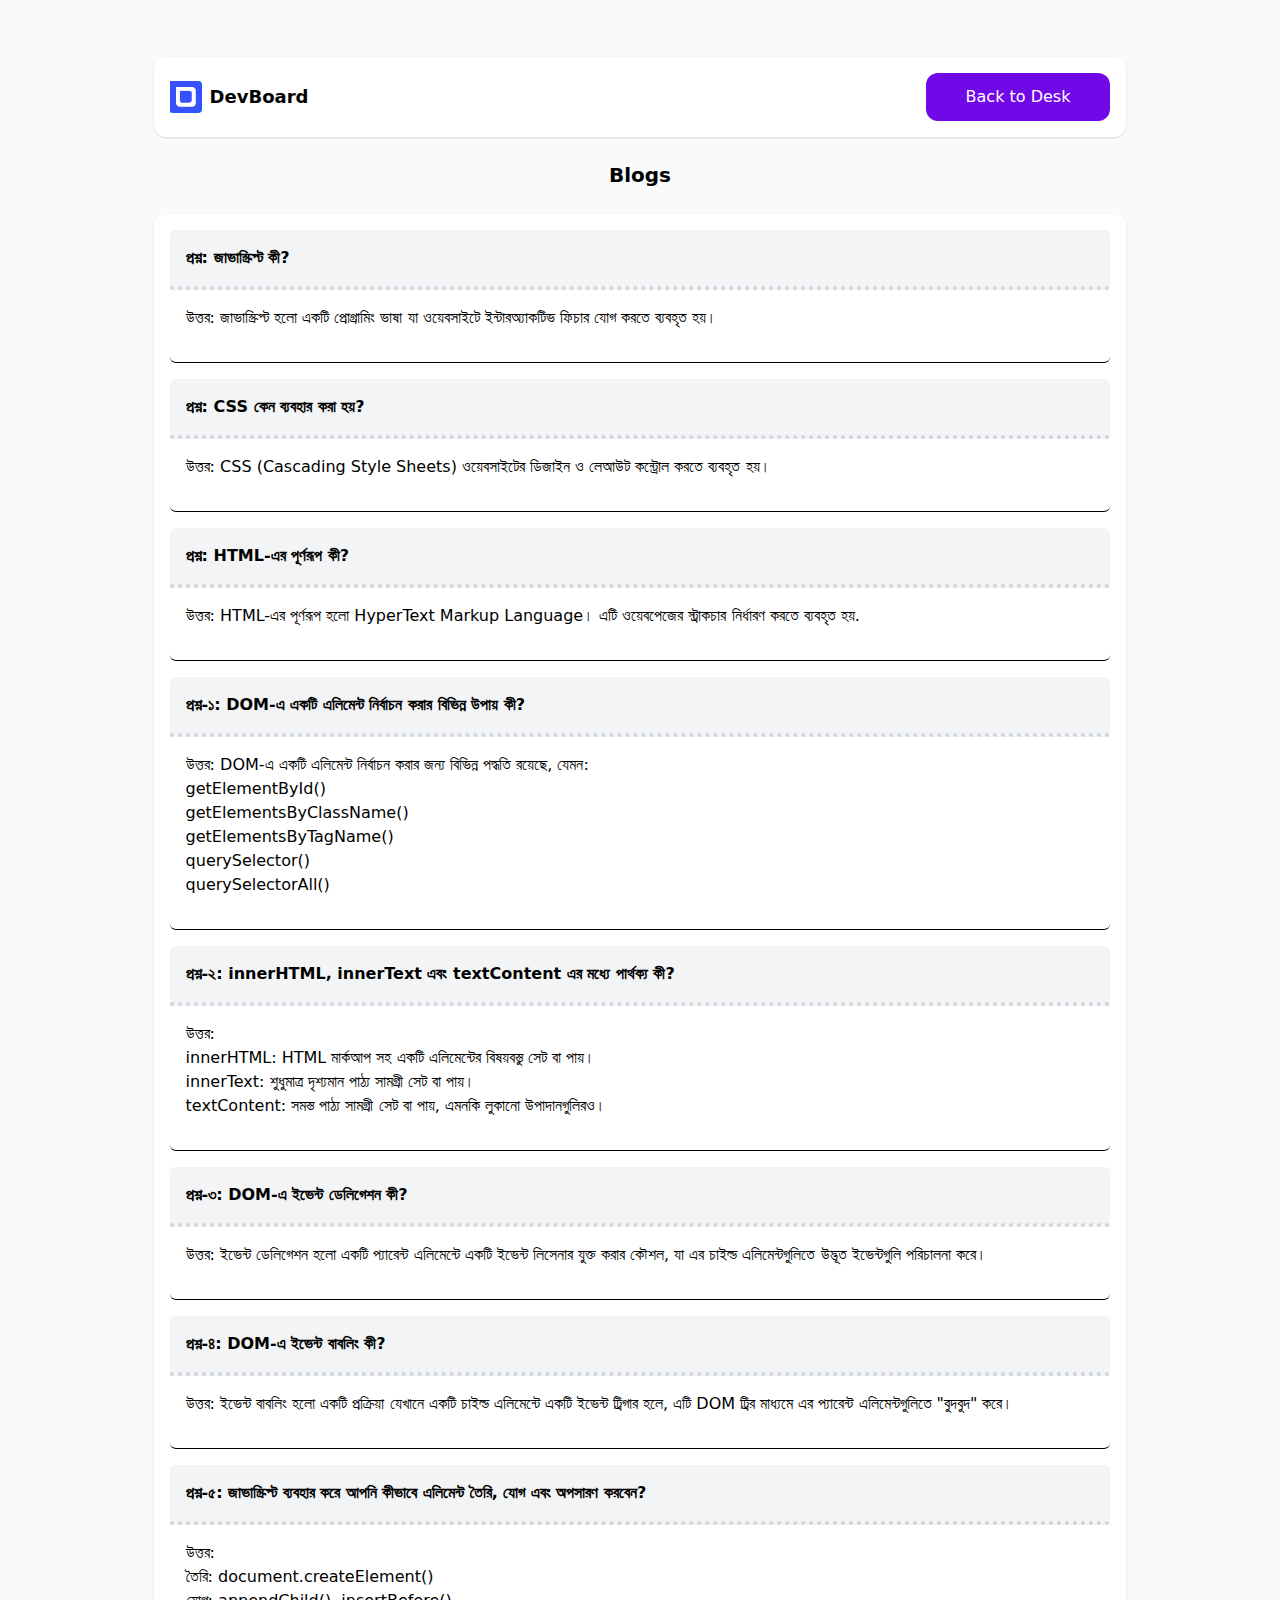
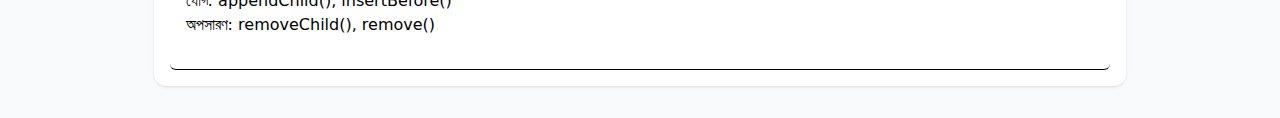
==== blog.html @ cb066224 "wrok done!" ====
<!DOCTYPE html>
<html lang="bn">

<head>
  <meta charset="UTF-8">
  <meta name="viewport" content="width=device-width, initial-scale=1.0">
  <title>Blogs</title>
  <link rel="stylesheet" href="./index-CQfYVEE1.css">
</head>

<body class="min-h-screen bg-gray-50 p-4 md:p-8">
  <div class="mx-auto max-w-[80%] space-y-6">
    <div class="rounded-xl bg-white p-4 shadow-sm">
      <div class="flex items-center justify-between">
        <div class="flex items-center gap-2">
          <div class="flex h-8 w-8 items-center justify-center rounded bg-blue-600 text-white">
            <img src="./photo/logo.png" alt="">
          </div>
          <span class="text-lg font-semibold">DevBoard</span>
        </div>
        <div class="flex items-center gap-4">
          <a href="./index.html" class="px-10 py-3 bg-violet-700 text-white rounded-xl">Back to Desk</a>
        </div>
      </div>
    </div>

    <h2 class="text-xl font-semibold mb-4 text-center">Blogs</h2>


    <div class="rounded-xl bg-white p-4 shadow-sm">
      <div class="space-y-4">
        <div class="rounded-md border-b pb-4">
          <div class="bg-gray-100 p-4 rounded-t-md border-b-4 border-dotted border-gray-300">
            <p class="font-semibold">প্রশ্ন: জাভাস্ক্রিপ্ট কী?</p>
          </div>
          <div class="p-4">
            <p>উত্তর: জাভাস্ক্রিপ্ট হলো একটি প্রোগ্রামিং ভাষা যা ওয়েবসাইটে ইন্টারঅ্যাকটিভ ফিচার যোগ করতে ব্যবহৃত হয়।
            </p>
          </div>
        </div>

        <div class="rounded-md border-b pb-4">
          <div class="bg-gray-100 p-4 rounded-t-md border-b-4 border-dotted border-gray-300">
            <p class="font-semibold">প্রশ্ন: CSS কেন ব্যবহার করা হয়?</p>
          </div>
          <div class="p-4">
            <p>উত্তর: CSS (Cascading Style Sheets) ওয়েবসাইটের ডিজাইন ও লেআউট কন্ট্রোল করতে ব্যবহৃত হয়।</p>
          </div>
        </div>

        <div class="rounded-md border-b pb-4">
          <div class="bg-gray-100 p-4 rounded-t-md border-b-4 border-dotted border-gray-300">
            <p class="font-semibold">প্রশ্ন: HTML-এর পূর্ণরূপ কী?</p>
          </div>
          <div class="p-4">
            <p>উত্তর: HTML-এর পূর্ণরূপ হলো HyperText Markup Language। এটি ওয়েবপেজের স্ট্রাকচার নির্ধারণ করতে ব্যবহৃত
              হয়.</p>
          </div>
        </div>

        <div class="rounded-md border-b pb-4">
          <div class="bg-gray-100 p-4 rounded-t-md border-b-4 border-dotted border-gray-300">
            <p class="font-semibold">প্রশ্ন-১: DOM-এ একটি এলিমেন্ট নির্বাচন করার বিভিন্ন উপায় কী?</p>
          </div>
          <div class="p-4">
            <p>উত্তর: DOM-এ একটি এলিমেন্ট নির্বাচন করার জন্য বিভিন্ন পদ্ধতি রয়েছে, যেমন:
            <ul>
              <li>getElementById()</li>
              <li>getElementsByClassName()</li>
              <li>getElementsByTagName()</li>
              <li>querySelector()</li>
              <li>querySelectorAll()</li>
            </ul>
            </p>
          </div>
        </div>

        <div class="rounded-md border-b pb-4">
          <div class="bg-gray-100 p-4 rounded-t-md border-b-4 border-dotted border-gray-300">
            <p class="font-semibold">প্রশ্ন-২: innerHTML, innerText এবং textContent এর মধ্যে পার্থক্য কী?</p>
          </div>
          <div class="p-4">
            <p>উত্তর:
            <ul>
              <li>innerHTML: HTML মার্কআপ সহ একটি এলিমেন্টের বিষয়বস্তু সেট বা পায়।</li>
              <li>innerText: শুধুমাত্র দৃশ্যমান পাঠ্য সামগ্রী সেট বা পায়।</li>
              <li>textContent: সমস্ত পাঠ্য সামগ্রী সেট বা পায়, এমনকি লুকানো উপাদানগুলিরও।</li>
            </ul>
            </p>
          </div>
        </div>

        <div class="rounded-md border-b pb-4">
          <div class="bg-gray-100 p-4 rounded-t-md border-b-4 border-dotted border-gray-300">
            <p class="font-semibold">প্রশ্ন-৩: DOM-এ ইভেন্ট ডেলিগেশন কী?</p>
          </div>
          <div class="p-4">
            <p>উত্তর: ইভেন্ট ডেলিগেশন হলো একটি প্যারেন্ট এলিমেন্টে একটি ইভেন্ট লিসেনার যুক্ত করার কৌশল, যা এর চাইল্ড
              এলিমেন্টগুলিতে উদ্ভূত ইভেন্টগুলি পরিচালনা করে।</p>
          </div>
        </div>

        <div class="rounded-md border-b pb-4">
          <div class="bg-gray-100 p-4 rounded-t-md border-b-4 border-dotted border-gray-300">
            <p class="font-semibold">প্রশ্ন-৪: DOM-এ ইভেন্ট বাবলিং কী?</p>
          </div>
          <div class="p-4">
            <p>উত্তর: ইভেন্ট বাবলিং হলো একটি প্রক্রিয়া যেখানে একটি চাইল্ড এলিমেন্টে একটি ইভেন্ট ট্রিগার হলে, এটি DOM
              ট্রির মাধ্যমে এর প্যারেন্ট এলিমেন্টগুলিতে "বুদবুদ" করে।</p>
          </div>
        </div>

        <div class="rounded-md border-b pb-4">
          <div class="bg-gray-100 p-4 rounded-t-md border-b-4 border-dotted border-gray-300">
            <p class="font-semibold">প্রশ্ন-৫: জাভাস্ক্রিপ্ট ব্যবহার করে আপনি কীভাবে এলিমেন্ট তৈরি, যোগ এবং অপসারণ
              করবেন?</p>
          </div>
          <div class="p-4">
            <p>উত্তর:
            <ul>
              <li>তৈরি: document.createElement()</li>
              <li>যোগ: appendChild(), insertBefore()</li>
              <li>অপসারণ: removeChild(), remove()</li>
            </ul>
            </p>
          </div>
        </div>
      </div>
    </div>
  </div>
</body>

</html>
---- index-CQfYVEE1.css ----
/*! tailwindcss v4.0.9 | MIT License | https://tailwindcss.com */@layer theme{:root,:host{--font-sans:ui-sans-serif,system-ui,sans-serif,"Apple Color Emoji","Segoe UI Emoji","Segoe UI Symbol","Noto Color Emoji";--font-mono:ui-monospace,SFMono-Regular,Menlo,Monaco,Consolas,"Liberation Mono","Courier New",monospace;--color-red-500:oklch(.637 .237 25.331);--color-yellow-400:oklch(.852 .199 91.936);--color-blue-100:oklch(.932 .032 255.585);--color-blue-400:oklch(.707 .165 254.624);--color-blue-500:oklch(.623 .214 259.815);--color-blue-600:oklch(.546 .245 262.881);--color-indigo-700:oklch(.457 .24 277.023);--color-violet-700:oklch(.491 .27 292.581);--color-purple-500:oklch(.627 .265 303.9);--color-pink-500:oklch(.656 .241 354.308);--color-gray-50:oklch(.985 .002 247.839);--color-gray-100:oklch(.967 .003 264.542);--color-gray-300:oklch(.872 .01 258.338);--color-gray-400:oklch(.707 .022 261.325);--color-gray-500:oklch(.551 .027 264.364);--color-gray-600:oklch(.446 .03 256.802);--color-gray-700:oklch(.373 .034 259.733);--color-gray-800:oklch(.278 .033 256.848);--color-black:#000;--color-white:#fff;--spacing:.25rem;--text-xs:.75rem;--text-xs--line-height:calc(1/.75);--text-sm:.875rem;--text-sm--line-height:calc(1.25/.875);--text-lg:1.125rem;--text-lg--line-height:calc(1.75/1.125);--text-xl:1.25rem;--text-xl--line-height:calc(1.75/1.25);--font-weight-medium:500;--font-weight-semibold:600;--font-weight-bold:700;--radius-md:.375rem;--radius-lg:.5rem;--radius-xl:.75rem;--ease-in:cubic-bezier(.4,0,1,1);--ease-out:cubic-bezier(0,0,.2,1);--ease-in-out:cubic-bezier(.4,0,.2,1);--animate-spin:spin 1s linear infinite;--default-transition-duration:.15s;--default-transition-timing-function:cubic-bezier(.4,0,.2,1);--default-font-family:var(--font-sans);--default-font-feature-settings:var(--font-sans--font-feature-settings);--default-font-variation-settings:var(--font-sans--font-variation-settings);--default-mono-font-family:var(--font-mono);--default-mono-font-feature-settings:var(--font-mono--font-feature-settings);--default-mono-font-variation-settings:var(--font-mono--font-variation-settings)}}@layer base{*,:after,:before,::backdrop{box-sizing:border-box;border:0 solid;margin:0;padding:0}::file-selector-button{box-sizing:border-box;border:0 solid;margin:0;padding:0}html,:host{-webkit-text-size-adjust:100%;-moz-tab-size:4;tab-size:4;line-height:1.5;font-family:var(--default-font-family,ui-sans-serif,system-ui,sans-serif,"Apple Color Emoji","Segoe UI Emoji","Segoe UI Symbol","Noto Color Emoji");font-feature-settings:var(--default-font-feature-settings,normal);font-variation-settings:var(--default-font-variation-settings,normal);-webkit-tap-highlight-color:transparent}body{line-height:inherit}hr{height:0;color:inherit;border-top-width:1px}abbr:where([title]){-webkit-text-decoration:underline dotted;text-decoration:underline dotted}h1,h2,h3,h4,h5,h6{font-size:inherit;font-weight:inherit}a{color:inherit;-webkit-text-decoration:inherit;text-decoration:inherit}b,strong{font-weight:bolder}code,kbd,samp,pre{font-family:var(--default-mono-font-family,ui-monospace,SFMono-Regular,Menlo,Monaco,Consolas,"Liberation Mono","Courier New",monospace);font-feature-settings:var(--default-mono-font-feature-settings,normal);font-variation-settings:var(--default-mono-font-variation-settings,normal);font-size:1em}small{font-size:80%}sub,sup{vertical-align:baseline;font-size:75%;line-height:0;position:relative}sub{bottom:-.25em}sup{top:-.5em}table{text-indent:0;border-color:inherit;border-collapse:collapse}:-moz-focusring{outline:auto}progress{vertical-align:baseline}summary{display:list-item}ol,ul,menu{list-style:none}img,svg,video,canvas,audio,iframe,embed,object{vertical-align:middle;display:block}img,video{max-width:100%;height:auto}button,input,select,optgroup,textarea{font:inherit;font-feature-settings:inherit;font-variation-settings:inherit;letter-spacing:inherit;color:inherit;opacity:1;background-color:#0000;border-radius:0}::file-selector-button{font:inherit;font-feature-settings:inherit;font-variation-settings:inherit;letter-spacing:inherit;color:inherit;opacity:1;background-color:#0000;border-radius:0}:where(select:is([multiple],[size])) optgroup{font-weight:bolder}:where(select:is([multiple],[size])) optgroup option{padding-inline-start:20px}::file-selector-button{margin-inline-end:4px}::placeholder{opacity:1;color:color-mix(in oklab,currentColor 50%,transparent)}textarea{resize:vertical}::-webkit-search-decoration{-webkit-appearance:none}::-webkit-date-and-time-value{min-height:1lh;text-align:inherit}::-webkit-datetime-edit{display:inline-flex}::-webkit-datetime-edit-fields-wrapper{padding:0}::-webkit-datetime-edit{padding-block:0}::-webkit-datetime-edit-year-field{padding-block:0}::-webkit-datetime-edit-month-field{padding-block:0}::-webkit-datetime-edit-day-field{padding-block:0}::-webkit-datetime-edit-hour-field{padding-block:0}::-webkit-datetime-edit-minute-field{padding-block:0}::-webkit-datetime-edit-second-field{padding-block:0}::-webkit-datetime-edit-millisecond-field{padding-block:0}::-webkit-datetime-edit-meridiem-field{padding-block:0}:-moz-ui-invalid{box-shadow:none}button,input:where([type=button],[type=reset],[type=submit]){-webkit-appearance:button;-moz-appearance:button;appearance:button}::file-selector-button{-webkit-appearance:button;-moz-appearance:button;appearance:button}::-webkit-inner-spin-button{height:auto}::-webkit-outer-spin-button{height:auto}[hidden]:where(:not([hidden=until-found])){display:none!important}}@layer components;@layer utilities{.\@container,.\@container-\[inline-size\]{container-type:inline-size}.pointer-events-auto{pointer-events:auto}.pointer-events-none{pointer-events:none}.collapse{visibility:collapse}.invisible{visibility:hidden}.visible{visibility:visible}.sr-only{clip:rect(0,0,0,0);white-space:nowrap;border-width:0;width:1px;height:1px;margin:-1px;padding:0;position:absolute;overflow:hidden}.not-sr-only{clip:auto;white-space:normal;width:auto;height:auto;margin:0;padding:0;position:static;overflow:visible}.\!relative{position:relative!important}.absolute{position:absolute}.fixed{position:fixed}.relative{position:relative}.static{position:static}.sticky{position:sticky}.end-1{inset-inline-end:calc(var(--spacing)*1)}.end-2{inset-inline-end:calc(var(--spacing)*2)}.-top-1{top:calc(var(--spacing)*-1)}.-right-1{right:calc(var(--spacing)*-1)}.isolate{isolation:isolate}.isolation-auto{isolation:auto}.z-auto{z-index:auto}.order-first{order:-9999}.order-last{order:9999}.order-none{order:0}.col-auto{grid-column:auto}.col-span-full{grid-column:1/-1}.col-start-auto{grid-column-start:auto}.col-end-auto{grid-column-end:auto}.row-auto{grid-row:auto}.row-span-full{grid-row:1/-1}.row-start-auto{grid-row-start:auto}.row-end-auto{grid-row-end:auto}.float-end{float:inline-end}.float-left{float:left}.float-none{float:none}.float-right{float:right}.float-start{float:inline-start}.clear-both{clear:both}.clear-end{clear:inline-end}.clear-left{clear:left}.clear-none{clear:none}.clear-right{clear:right}.clear-start{clear:inline-start}.container{width:100%}@media (width>=40rem){.container{max-width:40rem}}@media (width>=48rem){.container{max-width:48rem}}@media (width>=64rem){.container{max-width:64rem}}@media (width>=80rem){.container{max-width:80rem}}@media (width>=96rem){.container{max-width:96rem}}.container\!{width:100%!important}@media (width>=40rem){.container\!{max-width:40rem!important}}@media (width>=48rem){.container\!{max-width:48rem!important}}@media (width>=64rem){.container\!{max-width:64rem!important}}@media (width>=80rem){.container\!{max-width:80rem!important}}@media (width>=96rem){.container\!{max-width:96rem!important}}.mx-auto{margin-inline:auto}.mt-6{margin-top:calc(var(--spacing)*6)}.mb-2{margin-bottom:calc(var(--spacing)*2)}.mb-3{margin-bottom:calc(var(--spacing)*3)}.mb-4{margin-bottom:calc(var(--spacing)*4)}.mb-6{margin-bottom:calc(var(--spacing)*6)}.box-border{box-sizing:border-box}.box-content{box-sizing:content-box}.line-clamp-none{-webkit-line-clamp:unset;-webkit-box-orient:horizontal;display:block;overflow:visible}.block{display:block}.contents{display:contents}.flex{display:flex}.flow-root{display:flow-root}.grid{display:grid}.hidden{display:none}.inline{display:inline}.inline-block{display:inline-block}.inline-flex{display:inline-flex}.inline-grid{display:inline-grid}.inline-table{display:inline-table}.list-item{display:list-item}.table{display:table}.table-caption{display:table-caption}.table-cell{display:table-cell}.table-column{display:table-column}.table-column-group{display:table-column-group}.table-footer-group{display:table-footer-group}.table-header-group{display:table-header-group}.table-row{display:table-row}.table-row-group{display:table-row-group}.field-sizing-content{field-sizing:content}.field-sizing-fixed{field-sizing:fixed}.aspect-auto{aspect-ratio:auto}.aspect-square{aspect-ratio:1}.h-3{height:calc(var(--spacing)*3)}.h-5{height:calc(var(--spacing)*5)}.h-8{height:calc(var(--spacing)*8)}.h-10{height:calc(var(--spacing)*10)}.h-12{height:calc(var(--spacing)*12)}.h-\[128px\]{height:128px}.h-screen{height:100vh}.max-h-none{max-height:none}.max-h-screen{max-height:100vh}.min-h-screen{min-height:100vh}.w-1\/2{width:50%}.w-3{width:calc(var(--spacing)*3)}.w-5{width:calc(var(--spacing)*5)}.w-8{width:calc(var(--spacing)*8)}.w-10{width:calc(var(--spacing)*10)}.w-12{width:calc(var(--spacing)*12)}.w-\[60\%\]{width:60%}.w-\[263px\]{width:263px}.w-\[524px\]{width:524px}.w-full{width:100%}.w-screen{width:100vw}.max-w-\[80\%\]{max-width:80%}.max-w-none{max-width:none}.max-w-screen{max-width:100vw}.min-w-screen{min-width:100vw}.flex-1{flex:1}.flex-auto{flex:auto}.flex-initial{flex:0 auto}.flex-none{flex:none}.flex-shrink,.shrink{flex-shrink:1}.flex-grow,.grow{flex-grow:1}.basis-auto{flex-basis:auto}.basis-full{flex-basis:100%}.table-auto{table-layout:auto}.table-fixed{table-layout:fixed}.caption-bottom{caption-side:bottom}.caption-top{caption-side:top}.border-collapse{border-collapse:collapse}.border-separate{border-collapse:separate}.origin-bottom{transform-origin:bottom}.origin-bottom-left{transform-origin:0 100%}.origin-bottom-right{transform-origin:100% 100%}.origin-center{transform-origin:50%}.origin-left{transform-origin:0}.origin-right{transform-origin:100%}.origin-top{transform-origin:top}.origin-top-left{transform-origin:0 0}.origin-top-right{transform-origin:100% 0}.-translate-full{--tw-translate-x:-100%;--tw-translate-y:-100%;translate:var(--tw-translate-x)var(--tw-translate-y)}.translate-full{--tw-translate-x:100%;--tw-translate-y:100%;translate:var(--tw-translate-x)var(--tw-translate-y)}.translate-3d{translate:var(--tw-translate-x)var(--tw-translate-y)var(--tw-translate-z)}.translate-none{translate:none}.scale-3d{scale:var(--tw-scale-x)var(--tw-scale-y)var(--tw-scale-z)}.scale-none{scale:none}.rotate-none{rotate:none}.transform,.transform-cpu{transform:var(--tw-rotate-x)var(--tw-rotate-y)var(--tw-rotate-z)var(--tw-skew-x)var(--tw-skew-y)}.transform-gpu{transform:translateZ(0)var(--tw-rotate-x)var(--tw-rotate-y)var(--tw-rotate-z)var(--tw-skew-x)var(--tw-skew-y)}.transform-none{transform:none}.animate-none{animation:none}.cursor-pointer{cursor:pointer}.touch-pinch-zoom{--tw-pinch-zoom:pinch-zoom;touch-action:var(--tw-pan-x,)var(--tw-pan-y,)var(--tw-pinch-zoom,)}.resize{resize:both}.resize-none{resize:none}.resize-x{resize:horizontal}.resize-y{resize:vertical}.snap-none{scroll-snap-type:none}.snap-mandatory{--tw-scroll-snap-strictness:mandatory}.snap-proximity{--tw-scroll-snap-strictness:proximity}.snap-align-none{scroll-snap-align:none}.snap-center{scroll-snap-align:center}.snap-end{scroll-snap-align:end}.snap-start{scroll-snap-align:start}.snap-always{scroll-snap-stop:always}.snap-normal{scroll-snap-stop:normal}.list-inside{list-style-position:inside}.list-outside{list-style-position:outside}.list-decimal{list-style-type:decimal}.list-disc{list-style-type:disc}.list-none{list-style-type:none}.list-image-none{list-style-image:none}.appearance-auto{-webkit-appearance:auto;-moz-appearance:auto;appearance:auto}.appearance-none{-webkit-appearance:none;-moz-appearance:none;appearance:none}.columns-auto{columns:auto}.auto-cols-auto{grid-auto-columns:auto}.auto-cols-fr{grid-auto-columns:minmax(0,1fr)}.auto-cols-max{grid-auto-columns:max-content}.auto-cols-min{grid-auto-columns:min-content}.grid-flow-col{grid-auto-flow:column}.grid-flow-col-dense{grid-auto-flow:column dense}.grid-flow-dense{grid-auto-flow:dense}.grid-flow-row{grid-auto-flow:row}.grid-flow-row-dense{grid-auto-flow:dense}.auto-rows-auto{grid-auto-rows:auto}.auto-rows-fr{grid-auto-rows:minmax(0,1fr)}.auto-rows-max{grid-auto-rows:max-content}.auto-rows-min{grid-auto-rows:min-content}.grid-cols-1{grid-template-columns:repeat(1,minmax(0,1fr))}.grid-cols-none{grid-template-columns:none}.grid-cols-subgrid{grid-template-columns:subgrid}.grid-rows-none{grid-template-rows:none}.grid-rows-subgrid{grid-template-rows:subgrid}.flex-col{flex-direction:column}.flex-col-reverse{flex-direction:column-reverse}.flex-row{flex-direction:row}.flex-row-reverse{flex-direction:row-reverse}.flex-nowrap{flex-wrap:nowrap}.flex-wrap{flex-wrap:wrap}.flex-wrap-reverse{flex-wrap:wrap-reverse}.place-content-around{place-content:space-around}.place-content-baseline{place-content:baseline start}.place-content-between{place-content:space-between}.place-content-center{place-content:center}.place-content-end{place-content:end}.place-content-evenly{place-content:space-evenly}.place-content-start{place-content:start}.place-content-stretch{place-content:stretch}.place-items-baseline{place-items:baseline}.place-items-center{place-items:center}.place-items-end{place-items:end}.place-items-start{place-items:start}.place-items-stretch{place-items:stretch stretch}.content-around{align-content:space-around}.content-baseline{align-content:baseline}.content-between{align-content:space-between}.content-center{align-content:center}.content-end{align-content:flex-end}.content-evenly{align-content:space-evenly}.content-normal{align-content:normal}.content-start{align-content:flex-start}.content-stretch{align-content:stretch}.items-baseline{align-items:baseline}.items-center{align-items:center}.items-end{align-items:flex-end}.items-start{align-items:flex-start}.items-stretch{align-items:stretch}.justify-around{justify-content:space-around}.justify-baseline{justify-content:baseline}.justify-between{justify-content:space-between}.justify-center{justify-content:center}.justify-end{justify-content:flex-end}.justify-evenly{justify-content:space-evenly}.justify-normal{justify-content:normal}.justify-start{justify-content:flex-start}.justify-stretch{justify-content:stretch}.justify-items-center{justify-items:center}.justify-items-end{justify-items:end}.justify-items-normal{justify-items:normal}.justify-items-start{justify-items:start}.justify-items-stretch{justify-items:stretch}.gap-2{gap:calc(var(--spacing)*2)}.gap-3{gap:calc(var(--spacing)*3)}.gap-4{gap:calc(var(--spacing)*4)}.gap-6{gap:calc(var(--spacing)*6)}:where(.space-y-4>:not(:last-child)){--tw-space-y-reverse:0;margin-block-start:calc(calc(var(--spacing)*4)*var(--tw-space-y-reverse));margin-block-end:calc(calc(var(--spacing)*4)*calc(1 - var(--tw-space-y-reverse)))}:where(.space-y-6>:not(:last-child)){--tw-space-y-reverse:0;margin-block-start:calc(calc(var(--spacing)*6)*var(--tw-space-y-reverse));margin-block-end:calc(calc(var(--spacing)*6)*calc(1 - var(--tw-space-y-reverse)))}:where(.space-y-reverse>:not(:last-child)){--tw-space-y-reverse:1}:where(.space-x-reverse>:not(:last-child)){--tw-space-x-reverse:1}:where(.divide-x>:not(:last-child)){--tw-divide-x-reverse:0;border-inline-style:var(--tw-border-style);border-inline-start-width:calc(1px*var(--tw-divide-x-reverse));border-inline-end-width:calc(1px*calc(1 - var(--tw-divide-x-reverse)))}:where(.divide-y>:not(:last-child)){--tw-divide-y-reverse:0;border-bottom-style:var(--tw-border-style);border-top-style:var(--tw-border-style);border-top-width:calc(1px*var(--tw-divide-y-reverse));border-bottom-width:calc(1px*calc(1 - var(--tw-divide-y-reverse)))}:where(.divide-y-reverse>:not(:last-child)){--tw-divide-y-reverse:1}.place-self-auto{place-self:auto}.place-self-center{place-self:center}.place-self-end{place-self:end}.place-self-start{place-self:start}.place-self-stretch{place-self:stretch stretch}.self-auto{align-self:auto}.self-baseline{align-self:baseline}.self-center{align-self:center}.self-end{align-self:flex-end}.self-start{align-self:flex-start}.self-stretch{align-self:stretch}.justify-self-auto{justify-self:auto}.justify-self-center{justify-self:center}.justify-self-end{justify-self:flex-end}.justify-self-start{justify-self:flex-start}.justify-self-stretch{justify-self:stretch}.truncate{text-overflow:ellipsis;white-space:nowrap;overflow:hidden}.scroll-auto{scroll-behavior:auto}.scroll-smooth{scroll-behavior:smooth}.rounded{border-radius:.25rem}.rounded-\[30px\]{border-radius:30px}.rounded-full{border-radius:3.40282e38px}.rounded-lg{border-radius:var(--radius-lg)}.rounded-md{border-radius:var(--radius-md)}.rounded-xl{border-radius:var(--radius-xl)}.rounded-s{border-start-start-radius:.25rem;border-end-start-radius:.25rem}.rounded-ss{border-start-start-radius:.25rem}.rounded-e{border-start-end-radius:.25rem;border-end-end-radius:.25rem}.rounded-se{border-start-end-radius:.25rem}.rounded-ee{border-end-end-radius:.25rem}.rounded-es{border-end-start-radius:.25rem}.rounded-t{border-top-left-radius:.25rem;border-top-right-radius:.25rem}.rounded-t-md{border-top-left-radius:var(--radius-md);border-top-right-radius:var(--radius-md)}.rounded-l{border-top-left-radius:.25rem;border-bottom-left-radius:.25rem}.rounded-l-lg{border-top-left-radius:var(--radius-lg);border-bottom-left-radius:var(--radius-lg)}.rounded-tl{border-top-left-radius:.25rem}.rounded-r{border-top-right-radius:.25rem;border-bottom-right-radius:.25rem}.rounded-tr{border-top-right-radius:.25rem}.rounded-b{border-bottom-right-radius:.25rem;border-bottom-left-radius:.25rem}.rounded-br{border-bottom-right-radius:.25rem}.rounded-bl{border-bottom-left-radius:.25rem}.border{border-style:var(--tw-border-style);border-width:1px}.border-x{border-inline-style:var(--tw-border-style);border-inline-width:1px}.border-y{border-block-style:var(--tw-border-style);border-block-width:1px}.border-s{border-inline-start-style:var(--tw-border-style);border-inline-start-width:1px}.border-e{border-inline-end-style:var(--tw-border-style);border-inline-end-width:1px}.border-t{border-top-style:var(--tw-border-style);border-top-width:1px}.border-r{border-right-style:var(--tw-border-style);border-right-width:1px}.border-b{border-bottom-style:var(--tw-border-style);border-bottom-width:1px}.border-b-4{border-bottom-style:var(--tw-border-style);border-bottom-width:4px}.border-l{border-left-style:var(--tw-border-style);border-left-width:1px}.border-dashed{--tw-border-style:dashed;border-style:dashed}.border-dotted{--tw-border-style:dotted;border-style:dotted}.border-double{--tw-border-style:double;border-style:double}.border-hidden{--tw-border-style:hidden;border-style:hidden}.border-none{--tw-border-style:none;border-style:none}.border-solid{--tw-border-style:solid;border-style:solid}.border-gray-300{border-color:var(--color-gray-300)}.bg-\(--my_variable\){background-color:var(--my_variable)}.bg-\(color\:--my-color\){background-color:var(--my-color)}.bg-\[\#0088cc\]{background-color:#08c}.bg-\[\#3752FD\]{background-color:#3752fd}.bg-\[\#F4F7FF\]{background-color:#f4f7ff}.bg-\[color\:var\(--my-color\)\]{background-color:var(--my-color)}.bg-\[var\(--my_variable\)\]{background-color:var(--my_variable)}.bg-blue-100{background-color:var(--color-blue-100)}.bg-blue-600{background-color:var(--color-blue-600)}.bg-gray-50{background-color:var(--color-gray-50)}.bg-gray-100{background-color:var(--color-gray-100)}.bg-gray-400{background-color:var(--color-gray-400)}.bg-red-500{background-color:var(--color-red-500)}.bg-red-500\/50,.bg-red-500\/\[50\%\]{background-color:color-mix(in oklab,var(--color-red-500)50%,transparent)}.bg-violet-700{background-color:var(--color-violet-700)}.bg-white{background-color:var(--color-white)}.bg-yellow-400{background-color:var(--color-yellow-400)}.-bg-conic,.bg-conic{--tw-gradient-position:in oklab;background-image:conic-gradient(var(--tw-gradient-stops))}.bg-gradient-to-r{--tw-gradient-position:to right in oklab;background-image:linear-gradient(var(--tw-gradient-stops))}.bg-radial{--tw-gradient-position:in oklab;background-image:radial-gradient(var(--tw-gradient-stops))}.bg-none{background-image:none}.via-none{--tw-gradient-via-stops:initial}.from-blue-500{--tw-gradient-from:var(--color-blue-500);--tw-gradient-stops:var(--tw-gradient-via-stops,var(--tw-gradient-position),var(--tw-gradient-from)var(--tw-gradient-from-position),var(--tw-gradient-to)var(--tw-gradient-to-position))}.via-purple-500{--tw-gradient-via:var(--color-purple-500);--tw-gradient-via-stops:var(--tw-gradient-position),var(--tw-gradient-from)var(--tw-gradient-from-position),var(--tw-gradient-via)var(--tw-gradient-via-position),var(--tw-gradient-to)var(--tw-gradient-to-position);--tw-gradient-stops:var(--tw-gradient-via-stops)}.to-blue-400{--tw-gradient-to:var(--color-blue-400);--tw-gradient-stops:var(--tw-gradient-via-stops,var(--tw-gradient-position),var(--tw-gradient-from)var(--tw-gradient-from-position),var(--tw-gradient-to)var(--tw-gradient-to-position))}.to-pink-500{--tw-gradient-to:var(--color-pink-500);--tw-gradient-stops:var(--tw-gradient-via-stops,var(--tw-gradient-position),var(--tw-gradient-from)var(--tw-gradient-from-position),var(--tw-gradient-to)var(--tw-gradient-to-position))}.box-decoration-clone{-webkit-box-decoration-break:clone;box-decoration-break:clone}.box-decoration-slice{-webkit-box-decoration-break:slice;box-decoration-break:slice}.decoration-clone{-webkit-box-decoration-break:clone;box-decoration-break:clone}.decoration-slice{-webkit-box-decoration-break:slice;box-decoration-break:slice}.bg-auto{background-size:auto}.bg-contain{background-size:contain}.bg-cover{background-size:cover}.bg-fixed{background-attachment:fixed}.bg-local{background-attachment:local}.bg-scroll{background-attachment:scroll}.bg-clip-border{background-clip:border-box}.bg-clip-content{background-clip:content-box}.bg-clip-padding{background-clip:padding-box}.bg-clip-text{-webkit-background-clip:text;background-clip:text}.bg-bottom{background-position:bottom}.bg-center{background-position:50%}.bg-left{background-position:0}.bg-left-bottom{background-position:0 100%}.bg-left-top{background-position:0 0}.bg-right{background-position:100%}.bg-right-bottom{background-position:100% 100%}.bg-right-top{background-position:100% 0}.bg-top{background-position:top}.bg-no-repeat{background-repeat:no-repeat}.bg-repeat{background-repeat:repeat}.bg-repeat-round{background-repeat:round}.bg-repeat-space{background-repeat:space}.bg-repeat-x{background-repeat:repeat-x}.bg-repeat-y{background-repeat:repeat-y}.bg-origin-border{background-origin:border-box}.bg-origin-content{background-origin:content-box}.bg-origin-padding{background-origin:padding-box}.fill-none{fill:none}.stroke-none{stroke:none}.object-contain{object-fit:contain}.object-cover{object-fit:cover}.object-fill{object-fit:fill}.object-none{object-fit:none}.object-scale-down{object-fit:scale-down}.object-bottom{object-position:bottom}.object-center{object-position:center}.object-left{object-position:left}.object-left-bottom{object-position:left bottom}.object-left-top{object-position:left top}.object-right{object-position:right}.object-right-bottom{object-position:right bottom}.object-right-top{object-position:right top}.object-top{object-position:top}.p-2{padding:calc(var(--spacing)*2)}.p-4{padding:calc(var(--spacing)*4)}.p-5{padding:calc(var(--spacing)*5)}.p-6{padding:calc(var(--spacing)*6)}.px-4{padding-inline:calc(var(--spacing)*4)}.px-10{padding-inline:calc(var(--spacing)*10)}.py-2{padding-block:calc(var(--spacing)*2)}.py-3{padding-block:calc(var(--spacing)*3)}.py-5{padding-block:calc(var(--spacing)*5)}.pb-4{padding-bottom:calc(var(--spacing)*4)}.text-center{text-align:center}.text-end{text-align:end}.text-justify{text-align:justify}.text-left{text-align:left}.text-right{text-align:right}.text-start{text-align:start}.align-baseline{vertical-align:baseline}.align-bottom{vertical-align:bottom}.align-middle{vertical-align:middle}.align-sub{vertical-align:sub}.align-super{vertical-align:super}.align-text-bottom{vertical-align:text-bottom}.align-text-top{vertical-align:text-top}.align-top{vertical-align:top}.text-lg{font-size:var(--text-lg);line-height:var(--tw-leading,var(--text-lg--line-height))}.text-sm{font-size:var(--text-sm);line-height:var(--tw-leading,var(--text-sm--line-height))}.text-xl{font-size:var(--text-xl);line-height:var(--tw-leading,var(--text-xl--line-height))}.text-xs{font-size:var(--text-xs);line-height:var(--tw-leading,var(--text-xs--line-height))}.text-\[18px\]{font-size:18px}.text-\[25px\]{font-size:25px}.text-\[30px\]{font-size:30px}.leading-none{--tw-leading:1;line-height:1}.font-bold{--tw-font-weight:var(--font-weight-bold);font-weight:var(--font-weight-bold)}.font-medium{--tw-font-weight:var(--font-weight-medium);font-weight:var(--font-weight-medium)}.font-semibold{--tw-font-weight:var(--font-weight-semibold);font-weight:var(--font-weight-semibold)}.text-balance{text-wrap:balance}.text-nowrap{text-wrap:nowrap}.text-pretty{text-wrap:pretty}.text-wrap{text-wrap:wrap}.break-normal{overflow-wrap:normal;word-break:normal}.break-words{overflow-wrap:break-word}.break-all{word-break:break-all}.break-keep{word-break:keep-all}.overflow-ellipsis{text-overflow:ellipsis}.text-clip{text-overflow:clip}.text-ellipsis{text-overflow:ellipsis}.hyphens-auto{-webkit-hyphens:auto;hyphens:auto}.hyphens-manual{-webkit-hyphens:manual;hyphens:manual}.hyphens-none{-webkit-hyphens:none;hyphens:none}.whitespace-break-spaces{white-space:break-spaces}.whitespace-normal{white-space:normal}.whitespace-nowrap{white-space:nowrap}.whitespace-pre{white-space:pre}.whitespace-pre-line{white-space:pre-line}.whitespace-pre-wrap{white-space:pre-wrap}.\[color\:red\]{color:red}.\[color\:red\]\/50{color:#ff000080}.\[color\:red\]\/50\!{color:#ff000080!important}.text-\[\#3752FD\]{color:#3752fd}.text-black{color:var(--color-black)}.text-gray-400{color:var(--color-gray-400)}.text-gray-500{color:var(--color-gray-500)}.text-gray-600{color:var(--color-gray-600)}.text-gray-700{color:var(--color-gray-700)}.text-gray-800{color:var(--color-gray-800)}.text-white{color:var(--color-white)}.capitalize{text-transform:capitalize}.lowercase{text-transform:lowercase}.normal-case{text-transform:none}.uppercase{text-transform:uppercase}.italic{font-style:italic}.not-italic{font-style:normal}.font-stretch-condensed{font-stretch:75%}.font-stretch-expanded{font-stretch:125%}.font-stretch-extra-condensed{font-stretch:62.5%}.font-stretch-extra-expanded{font-stretch:150%}.font-stretch-normal{font-stretch:100%}.font-stretch-semi-condensed{font-stretch:87.5%}.font-stretch-semi-expanded{font-stretch:112.5%}.font-stretch-ultra-condensed{font-stretch:50%}.font-stretch-ultra-expanded{font-stretch:200%}.diagonal-fractions{--tw-numeric-fraction:diagonal-fractions;font-variant-numeric:var(--tw-ordinal,)var(--tw-slashed-zero,)var(--tw-numeric-figure,)var(--tw-numeric-spacing,)var(--tw-numeric-fraction,)}.lining-nums{--tw-numeric-figure:lining-nums;font-variant-numeric:var(--tw-ordinal,)var(--tw-slashed-zero,)var(--tw-numeric-figure,)var(--tw-numeric-spacing,)var(--tw-numeric-fraction,)}.oldstyle-nums{--tw-numeric-figure:oldstyle-nums;font-variant-numeric:var(--tw-ordinal,)var(--tw-slashed-zero,)var(--tw-numeric-figure,)var(--tw-numeric-spacing,)var(--tw-numeric-fraction,)}.ordinal{--tw-ordinal:ordinal;font-variant-numeric:var(--tw-ordinal,)var(--tw-slashed-zero,)var(--tw-numeric-figure,)var(--tw-numeric-spacing,)var(--tw-numeric-fraction,)}.proportional-nums{--tw-numeric-spacing:proportional-nums;font-variant-numeric:var(--tw-ordinal,)var(--tw-slashed-zero,)var(--tw-numeric-figure,)var(--tw-numeric-spacing,)var(--tw-numeric-fraction,)}.slashed-zero{--tw-slashed-zero:slashed-zero;font-variant-numeric:var(--tw-ordinal,)var(--tw-slashed-zero,)var(--tw-numeric-figure,)var(--tw-numeric-spacing,)var(--tw-numeric-fraction,)}.stacked-fractions{--tw-numeric-fraction:stacked-fractions;font-variant-numeric:var(--tw-ordinal,)var(--tw-slashed-zero,)var(--tw-numeric-figure,)var(--tw-numeric-spacing,)var(--tw-numeric-fraction,)}.tabular-nums{--tw-numeric-spacing:tabular-nums;font-variant-numeric:var(--tw-ordinal,)var(--tw-slashed-zero,)var(--tw-numeric-figure,)var(--tw-numeric-spacing,)var(--tw-numeric-fraction,)}.normal-nums{font-variant-numeric:normal}.line-through{text-decoration-line:line-through}.no-underline{text-decoration-line:none}.overline{text-decoration-line:overline}.underline{text-decoration-line:underline}.decoration-dashed{text-decoration-style:dashed}.decoration-dotted{text-decoration-style:dotted}.decoration-double{text-decoration-style:double}.decoration-solid{text-decoration-style:solid}.decoration-wavy{text-decoration-style:wavy}.decoration-auto{text-decoration-thickness:auto}.decoration-from-font{text-decoration-thickness:from-font}.underline-offset-auto{text-underline-offset:auto}.antialiased{-webkit-font-smoothing:antialiased;-moz-osx-font-smoothing:grayscale}.subpixel-antialiased{-webkit-font-smoothing:auto;-moz-osx-font-smoothing:auto}.accent-auto{accent-color:auto}.scheme-dark{color-scheme:dark}.scheme-light{color-scheme:light}.scheme-light-dark{color-scheme:light dark}.scheme-normal{color-scheme:normal}.scheme-only-dark{color-scheme:dark only}.scheme-only-light{color-scheme:light only}.mix-blend-plus-darker{mix-blend-mode:plus-darker}.mix-blend-plus-lighter{mix-blend-mode:plus-lighter}.shadow{--tw-shadow:0 1px 3px 0 var(--tw-shadow-color,#0000001a),0 1px 2px -1px var(--tw-shadow-color,#0000001a);box-shadow:var(--tw-inset-shadow),var(--tw-inset-ring-shadow),var(--tw-ring-offset-shadow),var(--tw-ring-shadow),var(--tw-shadow)}.shadow-lg{--tw-shadow:0 10px 15px -3px var(--tw-shadow-color,#0000001a),0 4px 6px -4px var(--tw-shadow-color,#0000001a);box-shadow:var(--tw-inset-shadow),var(--tw-inset-ring-shadow),var(--tw-ring-offset-shadow),var(--tw-ring-shadow),var(--tw-shadow)}.shadow-sm{--tw-shadow:0 1px 3px 0 var(--tw-shadow-color,#0000001a),0 1px 2px -1px var(--tw-shadow-color,#0000001a);box-shadow:var(--tw-inset-shadow),var(--tw-inset-ring-shadow),var(--tw-ring-offset-shadow),var(--tw-ring-shadow),var(--tw-shadow)}.ring{--tw-ring-shadow:var(--tw-ring-inset,)0 0 0 calc(1px + var(--tw-ring-offset-width))var(--tw-ring-color,currentColor);box-shadow:var(--tw-inset-shadow),var(--tw-inset-ring-shadow),var(--tw-ring-offset-shadow),var(--tw-ring-shadow),var(--tw-shadow)}.inset-ring{--tw-inset-ring-shadow:inset 0 0 0 1px var(--tw-inset-ring-color,currentColor);box-shadow:var(--tw-inset-shadow),var(--tw-inset-ring-shadow),var(--tw-ring-offset-shadow),var(--tw-ring-shadow),var(--tw-shadow)}.shadow-initial{--tw-shadow-color:initial}.inset-shadow-initial{--tw-inset-shadow-color:initial}.outline-hidden{outline-style:none}@media (forced-colors:active){.outline-hidden{outline-offset:2px;outline:2px solid #0000}}.outline{outline-style:var(--tw-outline-style);outline-width:1px}.outline-8{outline-style:var(--tw-outline-style);outline-width:8px}.outline-white{outline-color:var(--color-white)}.blur{--tw-blur:blur(8px);filter:var(--tw-blur,)var(--tw-brightness,)var(--tw-contrast,)var(--tw-grayscale,)var(--tw-hue-rotate,)var(--tw-invert,)var(--tw-saturate,)var(--tw-sepia,)var(--tw-drop-shadow,)}.blur-none{--tw-blur: ;filter:var(--tw-blur,)var(--tw-brightness,)var(--tw-contrast,)var(--tw-grayscale,)var(--tw-hue-rotate,)var(--tw-invert,)var(--tw-saturate,)var(--tw-sepia,)var(--tw-drop-shadow,)}.drop-shadow{--tw-drop-shadow:drop-shadow(0 1px 2px #0000001a)drop-shadow(0 1px 1px #0000000f);filter:var(--tw-blur,)var(--tw-brightness,)var(--tw-contrast,)var(--tw-grayscale,)var(--tw-hue-rotate,)var(--tw-invert,)var(--tw-saturate,)var(--tw-sepia,)var(--tw-drop-shadow,)}.drop-shadow-none{--tw-drop-shadow: ;filter:var(--tw-blur,)var(--tw-brightness,)var(--tw-contrast,)var(--tw-grayscale,)var(--tw-hue-rotate,)var(--tw-invert,)var(--tw-saturate,)var(--tw-sepia,)var(--tw-drop-shadow,)}.grayscale{--tw-grayscale:grayscale(100%);filter:var(--tw-blur,)var(--tw-brightness,)var(--tw-contrast,)var(--tw-grayscale,)var(--tw-hue-rotate,)var(--tw-invert,)var(--tw-saturate,)var(--tw-sepia,)var(--tw-drop-shadow,)}.invert{--tw-invert:invert(100%);filter:var(--tw-blur,)var(--tw-brightness,)var(--tw-contrast,)var(--tw-grayscale,)var(--tw-hue-rotate,)var(--tw-invert,)var(--tw-saturate,)var(--tw-sepia,)var(--tw-drop-shadow,)}.sepia{--tw-sepia:sepia(100%);filter:var(--tw-blur,)var(--tw-brightness,)var(--tw-contrast,)var(--tw-grayscale,)var(--tw-hue-rotate,)var(--tw-invert,)var(--tw-saturate,)var(--tw-sepia,)var(--tw-drop-shadow,)}.\!filter{filter:var(--tw-blur,)var(--tw-brightness,)var(--tw-contrast,)var(--tw-grayscale,)var(--tw-hue-rotate,)var(--tw-invert,)var(--tw-saturate,)var(--tw-sepia,)var(--tw-drop-shadow,)!important}.filter{filter:var(--tw-blur,)var(--tw-brightness,)var(--tw-contrast,)var(--tw-grayscale,)var(--tw-hue-rotate,)var(--tw-invert,)var(--tw-saturate,)var(--tw-sepia,)var(--tw-drop-shadow,)}.backdrop-blur{--tw-backdrop-blur:blur(8px);-webkit-backdrop-filter:var(--tw-backdrop-blur,)var(--tw-backdrop-brightness,)var(--tw-backdrop-contrast,)var(--tw-backdrop-grayscale,)var(--tw-backdrop-hue-rotate,)var(--tw-backdrop-invert,)var(--tw-backdrop-opacity,)var(--tw-backdrop-saturate,)var(--tw-backdrop-sepia,);backdrop-filter:var(--tw-backdrop-blur,)var(--tw-backdrop-brightness,)var(--tw-backdrop-contrast,)var(--tw-backdrop-grayscale,)var(--tw-backdrop-hue-rotate,)var(--tw-backdrop-invert,)var(--tw-backdrop-opacity,)var(--tw-backdrop-saturate,)var(--tw-backdrop-sepia,)}.backdrop-blur-none{--tw-backdrop-blur: ;-webkit-backdrop-filter:var(--tw-backdrop-blur,)var(--tw-backdrop-brightness,)var(--tw-backdrop-contrast,)var(--tw-backdrop-grayscale,)var(--tw-backdrop-hue-rotate,)var(--tw-backdrop-invert,)var(--tw-backdrop-opacity,)var(--tw-backdrop-saturate,)var(--tw-backdrop-sepia,);backdrop-filter:var(--tw-backdrop-blur,)var(--tw-backdrop-brightness,)var(--tw-backdrop-contrast,)var(--tw-backdrop-grayscale,)var(--tw-backdrop-hue-rotate,)var(--tw-backdrop-invert,)var(--tw-backdrop-opacity,)var(--tw-backdrop-saturate,)var(--tw-backdrop-sepia,)}.backdrop-grayscale{--tw-backdrop-grayscale:grayscale(100%);-webkit-backdrop-filter:var(--tw-backdrop-blur,)var(--tw-backdrop-brightness,)var(--tw-backdrop-contrast,)var(--tw-backdrop-grayscale,)var(--tw-backdrop-hue-rotate,)var(--tw-backdrop-invert,)var(--tw-backdrop-opacity,)var(--tw-backdrop-saturate,)var(--tw-backdrop-sepia,);backdrop-filter:var(--tw-backdrop-blur,)var(--tw-backdrop-brightness,)var(--tw-backdrop-contrast,)var(--tw-backdrop-grayscale,)var(--tw-backdrop-hue-rotate,)var(--tw-backdrop-invert,)var(--tw-backdrop-opacity,)var(--tw-backdrop-saturate,)var(--tw-backdrop-sepia,)}.backdrop-invert{--tw-backdrop-invert:invert(100%);-webkit-backdrop-filter:var(--tw-backdrop-blur,)var(--tw-backdrop-brightness,)var(--tw-backdrop-contrast,)var(--tw-backdrop-grayscale,)var(--tw-backdrop-hue-rotate,)var(--tw-backdrop-invert,)var(--tw-backdrop-opacity,)var(--tw-backdrop-saturate,)var(--tw-backdrop-sepia,);backdrop-filter:var(--tw-backdrop-blur,)var(--tw-backdrop-brightness,)var(--tw-backdrop-contrast,)var(--tw-backdrop-grayscale,)var(--tw-backdrop-hue-rotate,)var(--tw-backdrop-invert,)var(--tw-backdrop-opacity,)var(--tw-backdrop-saturate,)var(--tw-backdrop-sepia,)}.backdrop-sepia{--tw-backdrop-sepia:sepia(100%);-webkit-backdrop-filter:var(--tw-backdrop-blur,)var(--tw-backdrop-brightness,)var(--tw-backdrop-contrast,)var(--tw-backdrop-grayscale,)var(--tw-backdrop-hue-rotate,)var(--tw-backdrop-invert,)var(--tw-backdrop-opacity,)var(--tw-backdrop-saturate,)var(--tw-backdrop-sepia,);backdrop-filter:var(--tw-backdrop-blur,)var(--tw-backdrop-brightness,)var(--tw-backdrop-contrast,)var(--tw-backdrop-grayscale,)var(--tw-backdrop-hue-rotate,)var(--tw-backdrop-invert,)var(--tw-backdrop-opacity,)var(--tw-backdrop-saturate,)var(--tw-backdrop-sepia,)}.backdrop-filter{-webkit-backdrop-filter:var(--tw-backdrop-blur,)var(--tw-backdrop-brightness,)var(--tw-backdrop-contrast,)var(--tw-backdrop-grayscale,)var(--tw-backdrop-hue-rotate,)var(--tw-backdrop-invert,)var(--tw-backdrop-opacity,)var(--tw-backdrop-saturate,)var(--tw-backdrop-sepia,);backdrop-filter:var(--tw-backdrop-blur,)var(--tw-backdrop-brightness,)var(--tw-backdrop-contrast,)var(--tw-backdrop-grayscale,)var(--tw-backdrop-hue-rotate,)var(--tw-backdrop-invert,)var(--tw-backdrop-opacity,)var(--tw-backdrop-saturate,)var(--tw-backdrop-sepia,)}.transition{transition-property:color,background-color,border-color,outline-color,text-decoration-color,fill,stroke,--tw-gradient-from,--tw-gradient-via,--tw-gradient-to,opacity,box-shadow,transform,translate,scale,rotate,filter,-webkit-backdrop-filter,backdrop-filter;transition-timing-function:var(--tw-ease,var(--default-transition-timing-function));transition-duration:var(--tw-duration,var(--default-transition-duration))}.transition-all{transition-property:all;transition-timing-function:var(--tw-ease,var(--default-transition-timing-function));transition-duration:var(--tw-duration,var(--default-transition-duration))}.transition-colors{transition-property:color,background-color,border-color,outline-color,text-decoration-color,fill,stroke,--tw-gradient-from,--tw-gradient-via,--tw-gradient-to;transition-timing-function:var(--tw-ease,var(--default-transition-timing-function));transition-duration:var(--tw-duration,var(--default-transition-duration))}.transition-opacity{transition-property:opacity;transition-timing-function:var(--tw-ease,var(--default-transition-timing-function));transition-duration:var(--tw-duration,var(--default-transition-duration))}.transition-shadow{transition-property:box-shadow;transition-timing-function:var(--tw-ease,var(--default-transition-timing-function));transition-duration:var(--tw-duration,var(--default-transition-duration))}.transition-transform{transition-property:transform,translate,scale,rotate;transition-timing-function:var(--tw-ease,var(--default-transition-timing-function));transition-duration:var(--tw-duration,var(--default-transition-duration))}.transition-none{transition-property:none}.transition-discrete{transition-behavior:allow-discrete}.transition-normal{transition-behavior:normal}.ease-in{--tw-ease:var(--ease-in);transition-timing-function:var(--ease-in)}.ease-in-out{--tw-ease:var(--ease-in-out);transition-timing-function:var(--ease-in-out)}.ease-linear{--tw-ease:linear;transition-timing-function:linear}.ease-out{--tw-ease:var(--ease-out);transition-timing-function:var(--ease-out)}.will-change-auto{will-change:auto}.will-change-contents{will-change:contents}.will-change-scroll{will-change:scroll-position}.will-change-transform{will-change:transform}.contain-inline-size{--tw-contain-size:inline-size;contain:var(--tw-contain-size,)var(--tw-contain-layout,)var(--tw-contain-paint,)var(--tw-contain-style,)}.contain-layout{--tw-contain-layout:layout;contain:var(--tw-contain-size,)var(--tw-contain-layout,)var(--tw-contain-paint,)var(--tw-contain-style,)}.contain-paint{--tw-contain-paint:paint;contain:var(--tw-contain-size,)var(--tw-contain-layout,)var(--tw-contain-paint,)var(--tw-contain-style,)}.contain-size{--tw-contain-size:size;contain:var(--tw-contain-size,)var(--tw-contain-layout,)var(--tw-contain-paint,)var(--tw-contain-style,)}.contain-style{--tw-contain-style:style;contain:var(--tw-contain-size,)var(--tw-contain-layout,)var(--tw-contain-paint,)var(--tw-contain-style,)}.contain-content{contain:content}.contain-none{contain:none}.contain-strict{contain:strict}.content-none{--tw-content:none;content:none}.forced-color-adjust-auto{forced-color-adjust:auto}.forced-color-adjust-none{forced-color-adjust:none}.outline-dashed{--tw-outline-style:dashed;outline-style:dashed}.outline-dotted{--tw-outline-style:dotted;outline-style:dotted}.outline-double{--tw-outline-style:double;outline-style:double}.outline-none{--tw-outline-style:none;outline-style:none}.outline-solid{--tw-outline-style:solid;outline-style:solid}.\[vite\:css\]{vite:css}.\[vite\:html\]{vite:html}.backface-hidden{backface-visibility:hidden}.backface-visible{backface-visibility:visible}:where(.divide-x-reverse>:not(:last-child)){--tw-divide-x-reverse:1}.duration-initial{--tw-duration:initial}.ease-initial{--tw-ease:initial}.perspective-none{perspective:none}.perspective-origin-bottom{perspective-origin:bottom}.perspective-origin-bottom-left{perspective-origin:0 100%}.perspective-origin-bottom-right{perspective-origin:100% 100%}.perspective-origin-center{perspective-origin:50%}.perspective-origin-left{perspective-origin:0}.perspective-origin-right{perspective-origin:100%}.perspective-origin-top{perspective-origin:top}.perspective-origin-top-left{perspective-origin:0 0}.perspective-origin-top-right{perspective-origin:100% 0}.ring-inset{--tw-ring-inset:inset}.transform-3d{transform-style:preserve-3d}.transform-border{transform-box:border-box}.transform-content{transform-box:content-box}.transform-fill{transform-box:fill-box}.transform-flat{transform-style:flat}.transform-stroke{transform-box:stroke-box}.transform-view{transform-box:view-box}@media (hover:hover){.hover\:bg-indigo-700:hover{background-color:var(--color-indigo-700)}}.active\:animate-spin:active{animation:var(--animate-spin)}@media (width>=48rem){.md\:grid-cols-2{grid-template-columns:repeat(2,minmax(0,1fr))}.md\:flex-row{flex-direction:row}.md\:items-center{align-items:center}.md\:justify-between{justify-content:space-between}.md\:p-8{padding:calc(var(--spacing)*8)}}@media (width>=64rem){.lg\:w-80{width:calc(var(--spacing)*80)}.lg\:grid-cols-3{grid-template-columns:repeat(3,minmax(0,1fr))}.lg\:flex-row{flex-direction:row}}}.mb-4.flex.items-center.justify-between{flex-direction:column;gap:10px}.rounded-xl.bg-white.p-4.shadow-sm{margin-top:25px}@property --tw-translate-x{syntax:"*";inherits:false;initial-value:0}@property --tw-translate-y{syntax:"*";inherits:false;initial-value:0}@property --tw-translate-z{syntax:"*";inherits:false;initial-value:0}@property --tw-scale-x{syntax:"*";inherits:false;initial-value:1}@property --tw-scale-y{syntax:"*";inherits:false;initial-value:1}@property --tw-scale-z{syntax:"*";inherits:false;initial-value:1}@property --tw-rotate-x{syntax:"*";inherits:false;initial-value:rotateX(0)}@property --tw-rotate-y{syntax:"*";inherits:false;initial-value:rotateY(0)}@property --tw-rotate-z{syntax:"*";inherits:false;initial-value:rotateZ(0)}@property --tw-skew-x{syntax:"*";inherits:false;initial-value:skewX(0)}@property --tw-skew-y{syntax:"*";inherits:false;initial-value:skewY(0)}@property --tw-pan-x{syntax:"*";inherits:false}@property --tw-pan-y{syntax:"*";inherits:false}@property --tw-pinch-zoom{syntax:"*";inherits:false}@property --tw-scroll-snap-strictness{syntax:"*";inherits:false;initial-value:proximity}@property --tw-space-y-reverse{syntax:"*";inherits:false;initial-value:0}@property --tw-space-x-reverse{syntax:"*";inherits:false;initial-value:0}@property --tw-divide-x-reverse{syntax:"*";inherits:false;initial-value:0}@property --tw-border-style{syntax:"*";inherits:false;initial-value:solid}@property --tw-divide-y-reverse{syntax:"*";inherits:false;initial-value:0}@property --tw-gradient-position{syntax:"*";inherits:false}@property --tw-gradient-from{syntax:"<color>";inherits:false;initial-value:#0000}@property --tw-gradient-via{syntax:"<color>";inherits:false;initial-value:#0000}@property --tw-gradient-to{syntax:"<color>";inherits:false;initial-value:#0000}@property --tw-gradient-stops{syntax:"*";inherits:false}@property --tw-gradient-via-stops{syntax:"*";inherits:false}@property --tw-gradient-from-position{syntax:"<length-percentage>";inherits:false;initial-value:0%}@property --tw-gradient-via-position{syntax:"<length-percentage>";inherits:false;initial-value:50%}@property --tw-gradient-to-position{syntax:"<length-percentage>";inherits:false;initial-value:100%}@property --tw-leading{syntax:"*";inherits:false}@property --tw-font-weight{syntax:"*";inherits:false}@property --tw-ordinal{syntax:"*";inherits:false}@property --tw-slashed-zero{syntax:"*";inherits:false}@property --tw-numeric-figure{syntax:"*";inherits:false}@property --tw-numeric-spacing{syntax:"*";inherits:false}@property --tw-numeric-fraction{syntax:"*";inherits:false}@property --tw-shadow{syntax:"*";inherits:false;initial-value:0 0 #0000}@property --tw-shadow-color{syntax:"*";inherits:false}@property --tw-inset-shadow{syntax:"*";inherits:false;initial-value:0 0 #0000}@property --tw-inset-shadow-color{syntax:"*";inherits:false}@property --tw-ring-color{syntax:"*";inherits:false}@property --tw-ring-shadow{syntax:"*";inherits:false;initial-value:0 0 #0000}@property --tw-inset-ring-color{syntax:"*";inherits:false}@property --tw-inset-ring-shadow{syntax:"*";inherits:false;initial-value:0 0 #0000}@property --tw-ring-inset{syntax:"*";inherits:false}@property --tw-ring-offset-width{syntax:"<length>";inherits:false;initial-value:0}@property --tw-ring-offset-color{syntax:"*";inherits:false;initial-value:#fff}@property --tw-ring-offset-shadow{syntax:"*";inherits:false;initial-value:0 0 #0000}@property --tw-outline-style{syntax:"*";inherits:false;initial-value:solid}@property --tw-blur{syntax:"*";inherits:false}@property --tw-brightness{syntax:"*";inherits:false}@property --tw-contrast{syntax:"*";inherits:false}@property --tw-grayscale{syntax:"*";inherits:false}@property --tw-hue-rotate{syntax:"*";inherits:false}@property --tw-invert{syntax:"*";inherits:false}@property --tw-opacity{syntax:"*";inherits:false}@property --tw-saturate{syntax:"*";inherits:false}@property --tw-sepia{syntax:"*";inherits:false}@property --tw-drop-shadow{syntax:"*";inherits:false}@property --tw-backdrop-blur{syntax:"*";inherits:false}@property --tw-backdrop-brightness{syntax:"*";inherits:false}@property --tw-backdrop-contrast{syntax:"*";inherits:false}@property --tw-backdrop-grayscale{syntax:"*";inherits:false}@property --tw-backdrop-hue-rotate{syntax:"*";inherits:false}@property --tw-backdrop-invert{syntax:"*";inherits:false}@property --tw-backdrop-opacity{syntax:"*";inherits:false}@property --tw-backdrop-saturate{syntax:"*";inherits:false}@property --tw-backdrop-sepia{syntax:"*";inherits:false}@property --tw-ease{syntax:"*";inherits:false}@property --tw-contain-size{syntax:"*";inherits:false}@property --tw-contain-layout{syntax:"*";inherits:false}@property --tw-contain-paint{syntax:"*";inherits:false}@property --tw-contain-style{syntax:"*";inherits:false}@property --tw-duration{syntax:"*";inherits:false}@keyframes spin{to{transform:rotate(360deg)}}
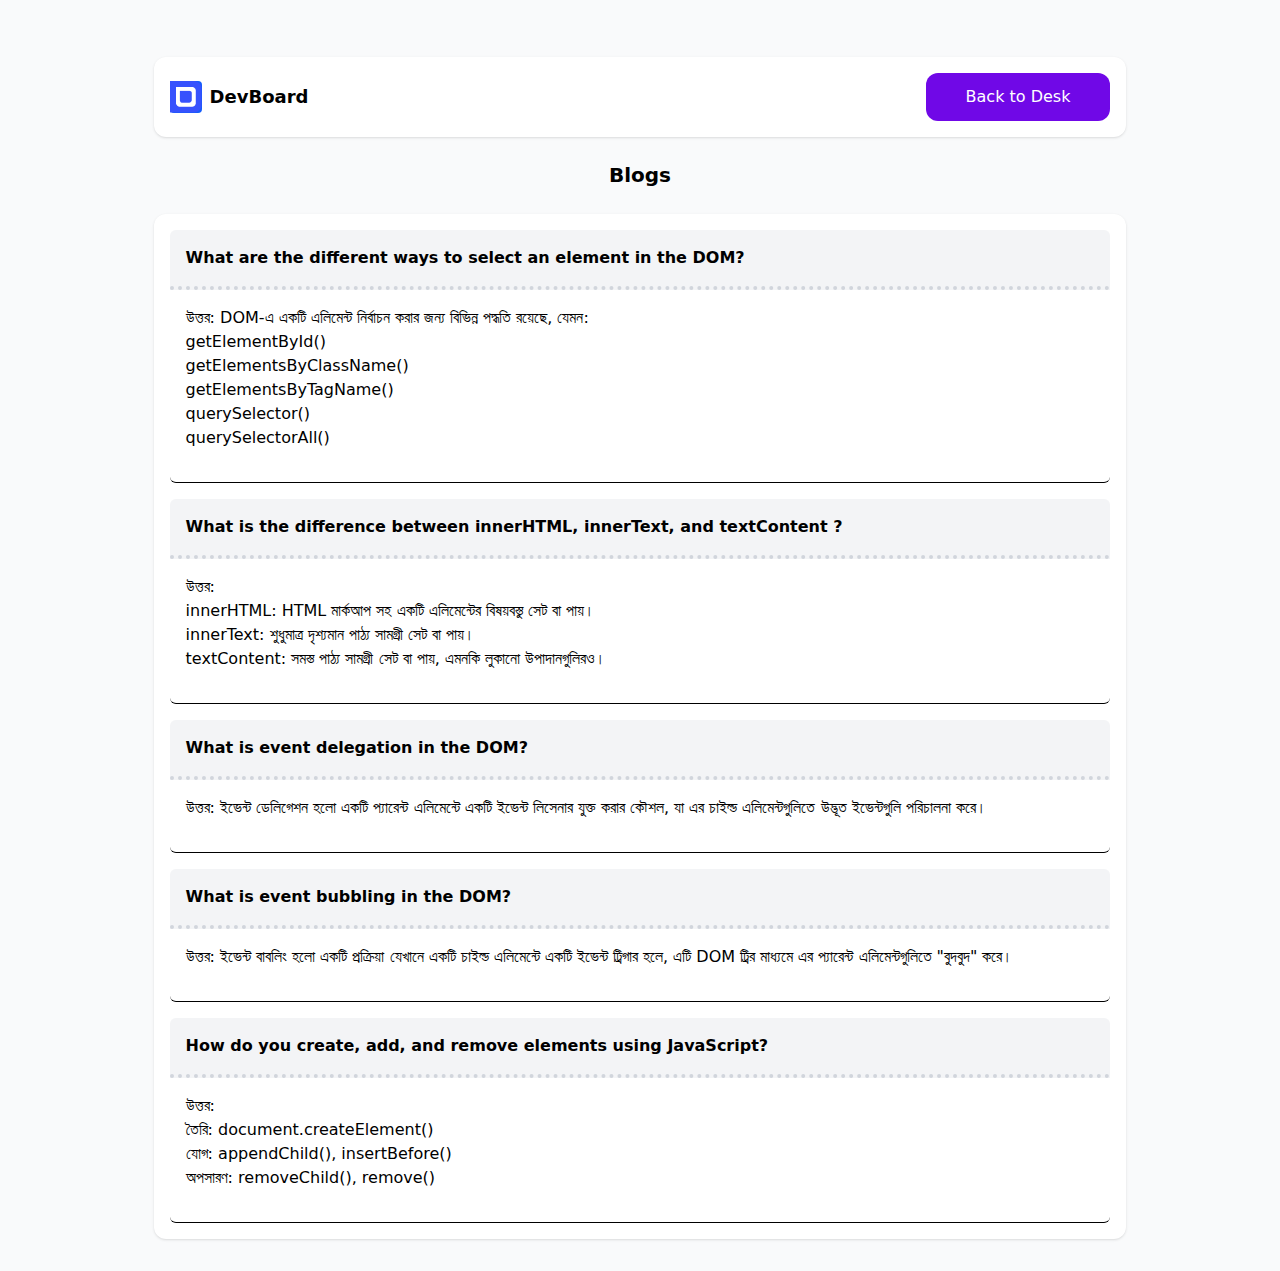
==== commit 2b42cd18: "update style" ====
--- a/blog.html
+++ b/blog.html
@@ -5,7 +5,7 @@
   <meta charset="UTF-8">
   <meta name="viewport" content="width=device-width, initial-scale=1.0">
   <title>Blogs</title>
-  <link rel="stylesheet" href="./index-CQfYVEE1.css">
+  <link rel="stylesheet" href="./index-D59Us9KT.css">
 </head>
 
 <body class="min-h-screen bg-gray-50 p-4 md:p-8">
@@ -31,36 +31,7 @@
       <div class="space-y-4">
         <div class="rounded-md border-b pb-4">
           <div class="bg-gray-100 p-4 rounded-t-md border-b-4 border-dotted border-gray-300">
-            <p class="font-semibold">প্রশ্ন: জাভাস্ক্রিপ্ট কী?</p>
-          </div>
-          <div class="p-4">
-            <p>উত্তর: জাভাস্ক্রিপ্ট হলো একটি প্রোগ্রামিং ভাষা যা ওয়েবসাইটে ইন্টারঅ্যাকটিভ ফিচার যোগ করতে ব্যবহৃত হয়।
-            </p>
-          </div>
-        </div>
-
-        <div class="rounded-md border-b pb-4">
-          <div class="bg-gray-100 p-4 rounded-t-md border-b-4 border-dotted border-gray-300">
-            <p class="font-semibold">প্রশ্ন: CSS কেন ব্যবহার করা হয়?</p>
-          </div>
-          <div class="p-4">
-            <p>উত্তর: CSS (Cascading Style Sheets) ওয়েবসাইটের ডিজাইন ও লেআউট কন্ট্রোল করতে ব্যবহৃত হয়।</p>
-          </div>
-        </div>
-
-        <div class="rounded-md border-b pb-4">
-          <div class="bg-gray-100 p-4 rounded-t-md border-b-4 border-dotted border-gray-300">
-            <p class="font-semibold">প্রশ্ন: HTML-এর পূর্ণরূপ কী?</p>
-          </div>
-          <div class="p-4">
-            <p>উত্তর: HTML-এর পূর্ণরূপ হলো HyperText Markup Language। এটি ওয়েবপেজের স্ট্রাকচার নির্ধারণ করতে ব্যবহৃত
-              হয়.</p>
-          </div>
-        </div>
-
-        <div class="rounded-md border-b pb-4">
-          <div class="bg-gray-100 p-4 rounded-t-md border-b-4 border-dotted border-gray-300">
-            <p class="font-semibold">প্রশ্ন-১: DOM-এ একটি এলিমেন্ট নির্বাচন করার বিভিন্ন উপায় কী?</p>
+            <p class="font-semibold">What are the different ways to select an element in the DOM?</p>
           </div>
           <div class="p-4">
             <p>উত্তর: DOM-এ একটি এলিমেন্ট নির্বাচন করার জন্য বিভিন্ন পদ্ধতি রয়েছে, যেমন:
@@ -77,7 +48,7 @@
 
         <div class="rounded-md border-b pb-4">
           <div class="bg-gray-100 p-4 rounded-t-md border-b-4 border-dotted border-gray-300">
-            <p class="font-semibold">প্রশ্ন-২: innerHTML, innerText এবং textContent এর মধ্যে পার্থক্য কী?</p>
+            <p class="font-semibold">What is the difference between innerHTML, innerText, and textContent ?</p>
           </div>
           <div class="p-4">
             <p>উত্তর:
@@ -92,7 +63,7 @@
 
         <div class="rounded-md border-b pb-4">
           <div class="bg-gray-100 p-4 rounded-t-md border-b-4 border-dotted border-gray-300">
-            <p class="font-semibold">প্রশ্ন-৩: DOM-এ ইভেন্ট ডেলিগেশন কী?</p>
+            <p class="font-semibold">What is event delegation in the DOM?</p>
           </div>
           <div class="p-4">
             <p>উত্তর: ইভেন্ট ডেলিগেশন হলো একটি প্যারেন্ট এলিমেন্টে একটি ইভেন্ট লিসেনার যুক্ত করার কৌশল, যা এর চাইল্ড
@@ -102,7 +73,7 @@
 
         <div class="rounded-md border-b pb-4">
           <div class="bg-gray-100 p-4 rounded-t-md border-b-4 border-dotted border-gray-300">
-            <p class="font-semibold">প্রশ্ন-৪: DOM-এ ইভেন্ট বাবলিং কী?</p>
+            <p class="font-semibold">What is event bubbling in the DOM?</p>
           </div>
           <div class="p-4">
             <p>উত্তর: ইভেন্ট বাবলিং হলো একটি প্রক্রিয়া যেখানে একটি চাইল্ড এলিমেন্টে একটি ইভেন্ট ট্রিগার হলে, এটি DOM
@@ -112,8 +83,7 @@
 
         <div class="rounded-md border-b pb-4">
           <div class="bg-gray-100 p-4 rounded-t-md border-b-4 border-dotted border-gray-300">
-            <p class="font-semibold">প্রশ্ন-৫: জাভাস্ক্রিপ্ট ব্যবহার করে আপনি কীভাবে এলিমেন্ট তৈরি, যোগ এবং অপসারণ
-              করবেন?</p>
+            <p class="font-semibold">How do you create, add, and remove elements using JavaScript?</p>
           </div>
           <div class="p-4">
             <p>উত্তর:
--- a/index-D59Us9KT.css
+++ b/index-D59Us9KT.css
@@ -0,0 +1 @@
+/*! tailwindcss v4.0.9 | MIT License | https://tailwindcss.com */@layer theme{:root,:host{--font-sans:ui-sans-serif,system-ui,sans-serif,"Apple Color Emoji","Segoe UI Emoji","Segoe UI Symbol","Noto Color Emoji";--font-mono:ui-monospace,SFMono-Regular,Menlo,Monaco,Consolas,"Liberation Mono","Courier New",monospace;--color-red-500:oklch(.637 .237 25.331);--color-yellow-400:oklch(.852 .199 91.936);--color-blue-100:oklch(.932 .032 255.585);--color-blue-400:oklch(.707 .165 254.624);--color-blue-500:oklch(.623 .214 259.815);--color-blue-600:oklch(.546 .245 262.881);--color-indigo-700:oklch(.457 .24 277.023);--color-violet-700:oklch(.491 .27 292.581);--color-purple-500:oklch(.627 .265 303.9);--color-pink-500:oklch(.656 .241 354.308);--color-gray-50:oklch(.985 .002 247.839);--color-gray-100:oklch(.967 .003 264.542);--color-gray-300:oklch(.872 .01 258.338);--color-gray-400:oklch(.707 .022 261.325);--color-gray-500:oklch(.551 .027 264.364);--color-gray-600:oklch(.446 .03 256.802);--color-gray-700:oklch(.373 .034 259.733);--color-gray-800:oklch(.278 .033 256.848);--color-black:#000;--color-white:#fff;--spacing:.25rem;--container-md:28rem;--container-lg:32rem;--container-xl:36rem;--text-xs:.75rem;--text-xs--line-height:calc(1/.75);--text-sm:.875rem;--text-sm--line-height:calc(1.25/.875);--text-lg:1.125rem;--text-lg--line-height:calc(1.75/1.125);--text-xl:1.25rem;--text-xl--line-height:calc(1.75/1.25);--font-weight-medium:500;--font-weight-semibold:600;--font-weight-bold:700;--radius-md:.375rem;--radius-lg:.5rem;--radius-xl:.75rem;--ease-in:cubic-bezier(.4,0,1,1);--ease-out:cubic-bezier(0,0,.2,1);--ease-in-out:cubic-bezier(.4,0,.2,1);--animate-spin:spin 1s linear infinite;--default-transition-duration:.15s;--default-transition-timing-function:cubic-bezier(.4,0,.2,1);--default-font-family:var(--font-sans);--default-font-feature-settings:var(--font-sans--font-feature-settings);--default-font-variation-settings:var(--font-sans--font-variation-settings);--default-mono-font-family:var(--font-mono);--default-mono-font-feature-settings:var(--font-mono--font-feature-settings);--default-mono-font-variation-settings:var(--font-mono--font-variation-settings)}}@layer base{*,:after,:before,::backdrop{box-sizing:border-box;border:0 solid;margin:0;padding:0}::file-selector-button{box-sizing:border-box;border:0 solid;margin:0;padding:0}html,:host{-webkit-text-size-adjust:100%;-moz-tab-size:4;tab-size:4;line-height:1.5;font-family:var(--default-font-family,ui-sans-serif,system-ui,sans-serif,"Apple Color Emoji","Segoe UI Emoji","Segoe UI Symbol","Noto Color Emoji");font-feature-settings:var(--default-font-feature-settings,normal);font-variation-settings:var(--default-font-variation-settings,normal);-webkit-tap-highlight-color:transparent}body{line-height:inherit}hr{height:0;color:inherit;border-top-width:1px}abbr:where([title]){-webkit-text-decoration:underline dotted;text-decoration:underline dotted}h1,h2,h3,h4,h5,h6{font-size:inherit;font-weight:inherit}a{color:inherit;-webkit-text-decoration:inherit;text-decoration:inherit}b,strong{font-weight:bolder}code,kbd,samp,pre{font-family:var(--default-mono-font-family,ui-monospace,SFMono-Regular,Menlo,Monaco,Consolas,"Liberation Mono","Courier New",monospace);font-feature-settings:var(--default-mono-font-feature-settings,normal);font-variation-settings:var(--default-mono-font-variation-settings,normal);font-size:1em}small{font-size:80%}sub,sup{vertical-align:baseline;font-size:75%;line-height:0;position:relative}sub{bottom:-.25em}sup{top:-.5em}table{text-indent:0;border-color:inherit;border-collapse:collapse}:-moz-focusring{outline:auto}progress{vertical-align:baseline}summary{display:list-item}ol,ul,menu{list-style:none}img,svg,video,canvas,audio,iframe,embed,object{vertical-align:middle;display:block}img,video{max-width:100%;height:auto}button,input,select,optgroup,textarea{font:inherit;font-feature-settings:inherit;font-variation-settings:inherit;letter-spacing:inherit;color:inherit;opacity:1;background-color:#0000;border-radius:0}::file-selector-button{font:inherit;font-feature-settings:inherit;font-variation-settings:inherit;letter-spacing:inherit;color:inherit;opacity:1;background-color:#0000;border-radius:0}:where(select:is([multiple],[size])) optgroup{font-weight:bolder}:where(select:is([multiple],[size])) optgroup option{padding-inline-start:20px}::file-selector-button{margin-inline-end:4px}::placeholder{opacity:1;color:color-mix(in oklab,currentColor 50%,transparent)}textarea{resize:vertical}::-webkit-search-decoration{-webkit-appearance:none}::-webkit-date-and-time-value{min-height:1lh;text-align:inherit}::-webkit-datetime-edit{display:inline-flex}::-webkit-datetime-edit-fields-wrapper{padding:0}::-webkit-datetime-edit{padding-block:0}::-webkit-datetime-edit-year-field{padding-block:0}::-webkit-datetime-edit-month-field{padding-block:0}::-webkit-datetime-edit-day-field{padding-block:0}::-webkit-datetime-edit-hour-field{padding-block:0}::-webkit-datetime-edit-minute-field{padding-block:0}::-webkit-datetime-edit-second-field{padding-block:0}::-webkit-datetime-edit-millisecond-field{padding-block:0}::-webkit-datetime-edit-meridiem-field{padding-block:0}:-moz-ui-invalid{box-shadow:none}button,input:where([type=button],[type=reset],[type=submit]){-webkit-appearance:button;-moz-appearance:button;appearance:button}::file-selector-button{-webkit-appearance:button;-moz-appearance:button;appearance:button}::-webkit-inner-spin-button{height:auto}::-webkit-outer-spin-button{height:auto}[hidden]:where(:not([hidden=until-found])){display:none!important}}@layer components;@layer utilities{.\@container,.\@container-\[inline-size\]{container-type:inline-size}.pointer-events-auto{pointer-events:auto}.pointer-events-none{pointer-events:none}.collapse{visibility:collapse}.invisible{visibility:hidden}.visible{visibility:visible}.sr-only{clip:rect(0,0,0,0);white-space:nowrap;border-width:0;width:1px;height:1px;margin:-1px;padding:0;position:absolute;overflow:hidden}.not-sr-only{clip:auto;white-space:normal;width:auto;height:auto;margin:0;padding:0;position:static;overflow:visible}.\!relative{position:relative!important}.absolute{position:absolute}.fixed{position:fixed}.relative{position:relative}.static{position:static}.sticky{position:sticky}.end-1{inset-inline-end:calc(var(--spacing)*1)}.end-2{inset-inline-end:calc(var(--spacing)*2)}.-top-1{top:calc(var(--spacing)*-1)}.-right-1{right:calc(var(--spacing)*-1)}.isolate{isolation:isolate}.isolation-auto{isolation:auto}.z-auto{z-index:auto}.order-first{order:-9999}.order-last{order:9999}.order-none{order:0}.col-auto{grid-column:auto}.col-span-full{grid-column:1/-1}.col-start-auto{grid-column-start:auto}.col-end-auto{grid-column-end:auto}.row-auto{grid-row:auto}.row-span-full{grid-row:1/-1}.row-start-auto{grid-row-start:auto}.row-end-auto{grid-row-end:auto}.float-end{float:inline-end}.float-left{float:left}.float-none{float:none}.float-right{float:right}.float-start{float:inline-start}.clear-both{clear:both}.clear-end{clear:inline-end}.clear-left{clear:left}.clear-none{clear:none}.clear-right{clear:right}.clear-start{clear:inline-start}.container{width:100%}@media (width>=40rem){.container{max-width:40rem}}@media (width>=48rem){.container{max-width:48rem}}@media (width>=64rem){.container{max-width:64rem}}@media (width>=80rem){.container{max-width:80rem}}@media (width>=96rem){.container{max-width:96rem}}.container\!{width:100%!important}@media (width>=40rem){.container\!{max-width:40rem!important}}@media (width>=48rem){.container\!{max-width:48rem!important}}@media (width>=64rem){.container\!{max-width:64rem!important}}@media (width>=80rem){.container\!{max-width:80rem!important}}@media (width>=96rem){.container\!{max-width:96rem!important}}.mx-auto{margin-inline:auto}.mt-6{margin-top:calc(var(--spacing)*6)}.mb-2{margin-bottom:calc(var(--spacing)*2)}.mb-3{margin-bottom:calc(var(--spacing)*3)}.mb-4{margin-bottom:calc(var(--spacing)*4)}.mb-6{margin-bottom:calc(var(--spacing)*6)}.box-border{box-sizing:border-box}.box-content{box-sizing:content-box}.line-clamp-none{-webkit-line-clamp:unset;-webkit-box-orient:horizontal;display:block;overflow:visible}.block{display:block}.contents{display:contents}.flex{display:flex}.flow-root{display:flow-root}.grid{display:grid}.hidden{display:none}.inline{display:inline}.inline-block{display:inline-block}.inline-flex{display:inline-flex}.inline-grid{display:inline-grid}.inline-table{display:inline-table}.list-item{display:list-item}.table{display:table}.table-caption{display:table-caption}.table-cell{display:table-cell}.table-column{display:table-column}.table-column-group{display:table-column-group}.table-footer-group{display:table-footer-group}.table-header-group{display:table-header-group}.table-row{display:table-row}.table-row-group{display:table-row-group}.field-sizing-content{field-sizing:content}.field-sizing-fixed{field-sizing:fixed}.aspect-auto{aspect-ratio:auto}.aspect-square{aspect-ratio:1}.h-3{height:calc(var(--spacing)*3)}.h-5{height:calc(var(--spacing)*5)}.h-8{height:calc(var(--spacing)*8)}.h-10{height:calc(var(--spacing)*10)}.h-12{height:calc(var(--spacing)*12)}.h-\[140px\]{height:140px}.h-screen{height:100vh}.max-h-none{max-height:none}.max-h-screen{max-height:100vh}.min-h-screen{min-height:100vh}.w-1\/2{width:50%}.w-3{width:calc(var(--spacing)*3)}.w-5{width:calc(var(--spacing)*5)}.w-8{width:calc(var(--spacing)*8)}.w-10{width:calc(var(--spacing)*10)}.w-12{width:calc(var(--spacing)*12)}.w-fit{width:fit-content}.w-full{width:100%}.w-screen{width:100vw}.max-w-\[80\%\]{max-width:80%}.max-w-md{max-width:var(--container-md)}.max-w-none{max-width:none}.max-w-screen{max-width:100vw}.min-w-screen{min-width:100vw}.flex-1{flex:1}.flex-auto{flex:auto}.flex-initial{flex:0 auto}.flex-none{flex:none}.flex-shrink,.shrink{flex-shrink:1}.flex-grow,.grow{flex-grow:1}.basis-auto{flex-basis:auto}.basis-full{flex-basis:100%}.table-auto{table-layout:auto}.table-fixed{table-layout:fixed}.caption-bottom{caption-side:bottom}.caption-top{caption-side:top}.border-collapse{border-collapse:collapse}.border-separate{border-collapse:separate}.origin-bottom{transform-origin:bottom}.origin-bottom-left{transform-origin:0 100%}.origin-bottom-right{transform-origin:100% 100%}.origin-center{transform-origin:50%}.origin-left{transform-origin:0}.origin-right{transform-origin:100%}.origin-top{transform-origin:top}.origin-top-left{transform-origin:0 0}.origin-top-right{transform-origin:100% 0}.-translate-full{--tw-translate-x:-100%;--tw-translate-y:-100%;translate:var(--tw-translate-x)var(--tw-translate-y)}.translate-full{--tw-translate-x:100%;--tw-translate-y:100%;translate:var(--tw-translate-x)var(--tw-translate-y)}.translate-3d{translate:var(--tw-translate-x)var(--tw-translate-y)var(--tw-translate-z)}.translate-none{translate:none}.scale-3d{scale:var(--tw-scale-x)var(--tw-scale-y)var(--tw-scale-z)}.scale-none{scale:none}.rotate-none{rotate:none}.transform,.transform-cpu{transform:var(--tw-rotate-x)var(--tw-rotate-y)var(--tw-rotate-z)var(--tw-skew-x)var(--tw-skew-y)}.transform-gpu{transform:translateZ(0)var(--tw-rotate-x)var(--tw-rotate-y)var(--tw-rotate-z)var(--tw-skew-x)var(--tw-skew-y)}.transform-none{transform:none}.animate-none{animation:none}.cursor-pointer{cursor:pointer}.touch-pinch-zoom{--tw-pinch-zoom:pinch-zoom;touch-action:var(--tw-pan-x,)var(--tw-pan-y,)var(--tw-pinch-zoom,)}.resize{resize:both}.resize-none{resize:none}.resize-x{resize:horizontal}.resize-y{resize:vertical}.snap-none{scroll-snap-type:none}.snap-mandatory{--tw-scroll-snap-strictness:mandatory}.snap-proximity{--tw-scroll-snap-strictness:proximity}.snap-align-none{scroll-snap-align:none}.snap-center{scroll-snap-align:center}.snap-end{scroll-snap-align:end}.snap-start{scroll-snap-align:start}.snap-always{scroll-snap-stop:always}.snap-normal{scroll-snap-stop:normal}.list-inside{list-style-position:inside}.list-outside{list-style-position:outside}.list-decimal{list-style-type:decimal}.list-disc{list-style-type:disc}.list-none{list-style-type:none}.list-image-none{list-style-image:none}.appearance-auto{-webkit-appearance:auto;-moz-appearance:auto;appearance:auto}.appearance-none{-webkit-appearance:none;-moz-appearance:none;appearance:none}.columns-auto{columns:auto}.auto-cols-auto{grid-auto-columns:auto}.auto-cols-fr{grid-auto-columns:minmax(0,1fr)}.auto-cols-max{grid-auto-columns:max-content}.auto-cols-min{grid-auto-columns:min-content}.grid-flow-col{grid-auto-flow:column}.grid-flow-col-dense{grid-auto-flow:column dense}.grid-flow-dense{grid-auto-flow:dense}.grid-flow-row{grid-auto-flow:row}.grid-flow-row-dense{grid-auto-flow:dense}.auto-rows-auto{grid-auto-rows:auto}.auto-rows-fr{grid-auto-rows:minmax(0,1fr)}.auto-rows-max{grid-auto-rows:max-content}.auto-rows-min{grid-auto-rows:min-content}.grid-cols-1{grid-template-columns:repeat(1,minmax(0,1fr))}.grid-cols-none{grid-template-columns:none}.grid-cols-subgrid{grid-template-columns:subgrid}.grid-rows-none{grid-template-rows:none}.grid-rows-subgrid{grid-template-rows:subgrid}.flex-col{flex-direction:column}.flex-col-reverse{flex-direction:column-reverse}.flex-row{flex-direction:row}.flex-row-reverse{flex-direction:row-reverse}.flex-nowrap{flex-wrap:nowrap}.flex-wrap{flex-wrap:wrap}.flex-wrap-reverse{flex-wrap:wrap-reverse}.place-content-around{place-content:space-around}.place-content-baseline{place-content:baseline start}.place-content-between{place-content:space-between}.place-content-center{place-content:center}.place-content-end{place-content:end}.place-content-evenly{place-content:space-evenly}.place-content-start{place-content:start}.place-content-stretch{place-content:stretch}.place-items-baseline{place-items:baseline}.place-items-center{place-items:center}.place-items-end{place-items:end}.place-items-start{place-items:start}.place-items-stretch{place-items:stretch stretch}.content-around{align-content:space-around}.content-baseline{align-content:baseline}.content-between{align-content:space-between}.content-center{align-content:center}.content-end{align-content:flex-end}.content-evenly{align-content:space-evenly}.content-normal{align-content:normal}.content-start{align-content:flex-start}.content-stretch{align-content:stretch}.items-baseline{align-items:baseline}.items-center{align-items:center}.items-end{align-items:flex-end}.items-start{align-items:flex-start}.items-stretch{align-items:stretch}.justify-around{justify-content:space-around}.justify-baseline{justify-content:baseline}.justify-between{justify-content:space-between}.justify-center{justify-content:center}.justify-end{justify-content:flex-end}.justify-evenly{justify-content:space-evenly}.justify-normal{justify-content:normal}.justify-start{justify-content:flex-start}.justify-stretch{justify-content:stretch}.justify-items-center{justify-items:center}.justify-items-end{justify-items:end}.justify-items-normal{justify-items:normal}.justify-items-start{justify-items:start}.justify-items-stretch{justify-items:stretch}.gap-2{gap:calc(var(--spacing)*2)}.gap-3{gap:calc(var(--spacing)*3)}.gap-4{gap:calc(var(--spacing)*4)}.gap-6{gap:calc(var(--spacing)*6)}:where(.space-y-4>:not(:last-child)){--tw-space-y-reverse:0;margin-block-start:calc(calc(var(--spacing)*4)*var(--tw-space-y-reverse));margin-block-end:calc(calc(var(--spacing)*4)*calc(1 - var(--tw-space-y-reverse)))}:where(.space-y-6>:not(:last-child)){--tw-space-y-reverse:0;margin-block-start:calc(calc(var(--spacing)*6)*var(--tw-space-y-reverse));margin-block-end:calc(calc(var(--spacing)*6)*calc(1 - var(--tw-space-y-reverse)))}:where(.space-y-reverse>:not(:last-child)){--tw-space-y-reverse:1}:where(.space-x-reverse>:not(:last-child)){--tw-space-x-reverse:1}:where(.divide-x>:not(:last-child)){--tw-divide-x-reverse:0;border-inline-style:var(--tw-border-style);border-inline-start-width:calc(1px*var(--tw-divide-x-reverse));border-inline-end-width:calc(1px*calc(1 - var(--tw-divide-x-reverse)))}:where(.divide-y>:not(:last-child)){--tw-divide-y-reverse:0;border-bottom-style:var(--tw-border-style);border-top-style:var(--tw-border-style);border-top-width:calc(1px*var(--tw-divide-y-reverse));border-bottom-width:calc(1px*calc(1 - var(--tw-divide-y-reverse)))}:where(.divide-y-reverse>:not(:last-child)){--tw-divide-y-reverse:1}.place-self-auto{place-self:auto}.place-self-center{place-self:center}.place-self-end{place-self:end}.place-self-start{place-self:start}.place-self-stretch{place-self:stretch stretch}.self-auto{align-self:auto}.self-baseline{align-self:baseline}.self-center{align-self:center}.self-end{align-self:flex-end}.self-start{align-self:flex-start}.self-stretch{align-self:stretch}.justify-self-auto{justify-self:auto}.justify-self-center{justify-self:center}.justify-self-end{justify-self:flex-end}.justify-self-start{justify-self:flex-start}.justify-self-stretch{justify-self:stretch}.truncate{text-overflow:ellipsis;white-space:nowrap;overflow:hidden}.scroll-auto{scroll-behavior:auto}.scroll-smooth{scroll-behavior:smooth}.rounded{border-radius:.25rem}.rounded-\[30px\]{border-radius:30px}.rounded-full{border-radius:3.40282e38px}.rounded-lg{border-radius:var(--radius-lg)}.rounded-md{border-radius:var(--radius-md)}.rounded-xl{border-radius:var(--radius-xl)}.rounded-s{border-start-start-radius:.25rem;border-end-start-radius:.25rem}.rounded-ss{border-start-start-radius:.25rem}.rounded-e{border-start-end-radius:.25rem;border-end-end-radius:.25rem}.rounded-se{border-start-end-radius:.25rem}.rounded-ee{border-end-end-radius:.25rem}.rounded-es{border-end-start-radius:.25rem}.rounded-t{border-top-left-radius:.25rem;border-top-right-radius:.25rem}.rounded-t-md{border-top-left-radius:var(--radius-md);border-top-right-radius:var(--radius-md)}.rounded-l{border-top-left-radius:.25rem;border-bottom-left-radius:.25rem}.rounded-l-lg{border-top-left-radius:var(--radius-lg);border-bottom-left-radius:var(--radius-lg)}.rounded-tl{border-top-left-radius:.25rem}.rounded-r{border-top-right-radius:.25rem;border-bottom-right-radius:.25rem}.rounded-tr{border-top-right-radius:.25rem}.rounded-b{border-bottom-right-radius:.25rem;border-bottom-left-radius:.25rem}.rounded-br{border-bottom-right-radius:.25rem}.rounded-bl{border-bottom-left-radius:.25rem}.border{border-style:var(--tw-border-style);border-width:1px}.border-x{border-inline-style:var(--tw-border-style);border-inline-width:1px}.border-y{border-block-style:var(--tw-border-style);border-block-width:1px}.border-s{border-inline-start-style:var(--tw-border-style);border-inline-start-width:1px}.border-e{border-inline-end-style:var(--tw-border-style);border-inline-end-width:1px}.border-t{border-top-style:var(--tw-border-style);border-top-width:1px}.border-r{border-right-style:var(--tw-border-style);border-right-width:1px}.border-b{border-bottom-style:var(--tw-border-style);border-bottom-width:1px}.border-b-4{border-bottom-style:var(--tw-border-style);border-bottom-width:4px}.border-l{border-left-style:var(--tw-border-style);border-left-width:1px}.border-dashed{--tw-border-style:dashed;border-style:dashed}.border-dotted{--tw-border-style:dotted;border-style:dotted}.border-double{--tw-border-style:double;border-style:double}.border-hidden{--tw-border-style:hidden;border-style:hidden}.border-none{--tw-border-style:none;border-style:none}.border-solid{--tw-border-style:solid;border-style:solid}.border-gray-300{border-color:var(--color-gray-300)}.bg-\(--my_variable\){background-color:var(--my_variable)}.bg-\(color\:--my-color\){background-color:var(--my-color)}.bg-\[\#0088cc\]{background-color:#08c}.bg-\[\#3752FD\]{background-color:#3752fd}.bg-\[\#F4F7FF\]{background-color:#f4f7ff}.bg-\[color\:var\(--my-color\)\]{background-color:var(--my-color)}.bg-\[var\(--my_variable\)\]{background-color:var(--my_variable)}.bg-blue-100{background-color:var(--color-blue-100)}.bg-blue-600{background-color:var(--color-blue-600)}.bg-gray-50{background-color:var(--color-gray-50)}.bg-gray-100{background-color:var(--color-gray-100)}.bg-gray-400{background-color:var(--color-gray-400)}.bg-red-500{background-color:var(--color-red-500)}.bg-red-500\/50,.bg-red-500\/\[50\%\]{background-color:color-mix(in oklab,var(--color-red-500)50%,transparent)}.bg-violet-700{background-color:var(--color-violet-700)}.bg-white{background-color:var(--color-white)}.bg-yellow-400{background-color:var(--color-yellow-400)}.-bg-conic,.bg-conic{--tw-gradient-position:in oklab;background-image:conic-gradient(var(--tw-gradient-stops))}.bg-gradient-to-r{--tw-gradient-position:to right in oklab;background-image:linear-gradient(var(--tw-gradient-stops))}.bg-radial{--tw-gradient-position:in oklab;background-image:radial-gradient(var(--tw-gradient-stops))}.bg-none{background-image:none}.via-none{--tw-gradient-via-stops:initial}.from-blue-500{--tw-gradient-from:var(--color-blue-500);--tw-gradient-stops:var(--tw-gradient-via-stops,var(--tw-gradient-position),var(--tw-gradient-from)var(--tw-gradient-from-position),var(--tw-gradient-to)var(--tw-gradient-to-position))}.via-purple-500{--tw-gradient-via:var(--color-purple-500);--tw-gradient-via-stops:var(--tw-gradient-position),var(--tw-gradient-from)var(--tw-gradient-from-position),var(--tw-gradient-via)var(--tw-gradient-via-position),var(--tw-gradient-to)var(--tw-gradient-to-position);--tw-gradient-stops:var(--tw-gradient-via-stops)}.to-blue-400{--tw-gradient-to:var(--color-blue-400);--tw-gradient-stops:var(--tw-gradient-via-stops,var(--tw-gradient-position),var(--tw-gradient-from)var(--tw-gradient-from-position),var(--tw-gradient-to)var(--tw-gradient-to-position))}.to-pink-500{--tw-gradient-to:var(--color-pink-500);--tw-gradient-stops:var(--tw-gradient-via-stops,var(--tw-gradient-position),var(--tw-gradient-from)var(--tw-gradient-from-position),var(--tw-gradient-to)var(--tw-gradient-to-position))}.box-decoration-clone{-webkit-box-decoration-break:clone;box-decoration-break:clone}.box-decoration-slice{-webkit-box-decoration-break:slice;box-decoration-break:slice}.decoration-clone{-webkit-box-decoration-break:clone;box-decoration-break:clone}.decoration-slice{-webkit-box-decoration-break:slice;box-decoration-break:slice}.bg-auto{background-size:auto}.bg-contain{background-size:contain}.bg-cover{background-size:cover}.bg-fixed{background-attachment:fixed}.bg-local{background-attachment:local}.bg-scroll{background-attachment:scroll}.bg-clip-border{background-clip:border-box}.bg-clip-content{background-clip:content-box}.bg-clip-padding{background-clip:padding-box}.bg-clip-text{-webkit-background-clip:text;background-clip:text}.bg-bottom{background-position:bottom}.bg-center{background-position:50%}.bg-left{background-position:0}.bg-left-bottom{background-position:0 100%}.bg-left-top{background-position:0 0}.bg-right{background-position:100%}.bg-right-bottom{background-position:100% 100%}.bg-right-top{background-position:100% 0}.bg-top{background-position:top}.bg-no-repeat{background-repeat:no-repeat}.bg-repeat{background-repeat:repeat}.bg-repeat-round{background-repeat:round}.bg-repeat-space{background-repeat:space}.bg-repeat-x{background-repeat:repeat-x}.bg-repeat-y{background-repeat:repeat-y}.bg-origin-border{background-origin:border-box}.bg-origin-content{background-origin:content-box}.bg-origin-padding{background-origin:padding-box}.fill-none{fill:none}.stroke-none{stroke:none}.object-contain{object-fit:contain}.object-cover{object-fit:cover}.object-fill{object-fit:fill}.object-none{object-fit:none}.object-scale-down{object-fit:scale-down}.object-bottom{object-position:bottom}.object-center{object-position:center}.object-left{object-position:left}.object-left-bottom{object-position:left bottom}.object-left-top{object-position:left top}.object-right{object-position:right}.object-right-bottom{object-position:right bottom}.object-right-top{object-position:right top}.object-top{object-position:top}.p-2{padding:calc(var(--spacing)*2)}.p-4{padding:calc(var(--spacing)*4)}.p-5{padding:calc(var(--spacing)*5)}.p-6{padding:calc(var(--spacing)*6)}.px-4{padding-inline:calc(var(--spacing)*4)}.px-5{padding-inline:calc(var(--spacing)*5)}.px-10{padding-inline:calc(var(--spacing)*10)}.py-2{padding-block:calc(var(--spacing)*2)}.py-3{padding-block:calc(var(--spacing)*3)}.py-4{padding-block:calc(var(--spacing)*4)}.py-5{padding-block:calc(var(--spacing)*5)}.pb-4{padding-bottom:calc(var(--spacing)*4)}.text-center{text-align:center}.text-end{text-align:end}.text-justify{text-align:justify}.text-left{text-align:left}.text-right{text-align:right}.text-start{text-align:start}.align-baseline{vertical-align:baseline}.align-bottom{vertical-align:bottom}.align-middle{vertical-align:middle}.align-sub{vertical-align:sub}.align-super{vertical-align:super}.align-text-bottom{vertical-align:text-bottom}.align-text-top{vertical-align:text-top}.align-top{vertical-align:top}.text-lg{font-size:var(--text-lg);line-height:var(--tw-leading,var(--text-lg--line-height))}.text-sm{font-size:var(--text-sm);line-height:var(--tw-leading,var(--text-sm--line-height))}.text-xl{font-size:var(--text-xl);line-height:var(--tw-leading,var(--text-xl--line-height))}.text-xs{font-size:var(--text-xs);line-height:var(--tw-leading,var(--text-xs--line-height))}.text-\[17px\]{font-size:17px}.text-\[25px\]{font-size:25px}.text-\[40px\]{font-size:40px}.leading-none{--tw-leading:1;line-height:1}.font-bold{--tw-font-weight:var(--font-weight-bold);font-weight:var(--font-weight-bold)}.font-medium{--tw-font-weight:var(--font-weight-medium);font-weight:var(--font-weight-medium)}.font-semibold{--tw-font-weight:var(--font-weight-semibold);font-weight:var(--font-weight-semibold)}.text-balance{text-wrap:balance}.text-nowrap{text-wrap:nowrap}.text-pretty{text-wrap:pretty}.text-wrap{text-wrap:wrap}.break-normal{overflow-wrap:normal;word-break:normal}.break-words{overflow-wrap:break-word}.break-all{word-break:break-all}.break-keep{word-break:keep-all}.overflow-ellipsis{text-overflow:ellipsis}.text-clip{text-overflow:clip}.text-ellipsis{text-overflow:ellipsis}.hyphens-auto{-webkit-hyphens:auto;hyphens:auto}.hyphens-manual{-webkit-hyphens:manual;hyphens:manual}.hyphens-none{-webkit-hyphens:none;hyphens:none}.whitespace-break-spaces{white-space:break-spaces}.whitespace-normal{white-space:normal}.whitespace-nowrap{white-space:nowrap}.whitespace-pre{white-space:pre}.whitespace-pre-line{white-space:pre-line}.whitespace-pre-wrap{white-space:pre-wrap}.\[color\:red\]{color:red}.\[color\:red\]\/50{color:#ff000080}.\[color\:red\]\/50\!{color:#ff000080!important}.text-\[\#3752FD\]{color:#3752fd}.text-black{color:var(--color-black)}.text-gray-400{color:var(--color-gray-400)}.text-gray-500{color:var(--color-gray-500)}.text-gray-600{color:var(--color-gray-600)}.text-gray-700{color:var(--color-gray-700)}.text-gray-800{color:var(--color-gray-800)}.text-white{color:var(--color-white)}.capitalize{text-transform:capitalize}.lowercase{text-transform:lowercase}.normal-case{text-transform:none}.uppercase{text-transform:uppercase}.italic{font-style:italic}.not-italic{font-style:normal}.font-stretch-condensed{font-stretch:75%}.font-stretch-expanded{font-stretch:125%}.font-stretch-extra-condensed{font-stretch:62.5%}.font-stretch-extra-expanded{font-stretch:150%}.font-stretch-normal{font-stretch:100%}.font-stretch-semi-condensed{font-stretch:87.5%}.font-stretch-semi-expanded{font-stretch:112.5%}.font-stretch-ultra-condensed{font-stretch:50%}.font-stretch-ultra-expanded{font-stretch:200%}.diagonal-fractions{--tw-numeric-fraction:diagonal-fractions;font-variant-numeric:var(--tw-ordinal,)var(--tw-slashed-zero,)var(--tw-numeric-figure,)var(--tw-numeric-spacing,)var(--tw-numeric-fraction,)}.lining-nums{--tw-numeric-figure:lining-nums;font-variant-numeric:var(--tw-ordinal,)var(--tw-slashed-zero,)var(--tw-numeric-figure,)var(--tw-numeric-spacing,)var(--tw-numeric-fraction,)}.oldstyle-nums{--tw-numeric-figure:oldstyle-nums;font-variant-numeric:var(--tw-ordinal,)var(--tw-slashed-zero,)var(--tw-numeric-figure,)var(--tw-numeric-spacing,)var(--tw-numeric-fraction,)}.ordinal{--tw-ordinal:ordinal;font-variant-numeric:var(--tw-ordinal,)var(--tw-slashed-zero,)var(--tw-numeric-figure,)var(--tw-numeric-spacing,)var(--tw-numeric-fraction,)}.proportional-nums{--tw-numeric-spacing:proportional-nums;font-variant-numeric:var(--tw-ordinal,)var(--tw-slashed-zero,)var(--tw-numeric-figure,)var(--tw-numeric-spacing,)var(--tw-numeric-fraction,)}.slashed-zero{--tw-slashed-zero:slashed-zero;font-variant-numeric:var(--tw-ordinal,)var(--tw-slashed-zero,)var(--tw-numeric-figure,)var(--tw-numeric-spacing,)var(--tw-numeric-fraction,)}.stacked-fractions{--tw-numeric-fraction:stacked-fractions;font-variant-numeric:var(--tw-ordinal,)var(--tw-slashed-zero,)var(--tw-numeric-figure,)var(--tw-numeric-spacing,)var(--tw-numeric-fraction,)}.tabular-nums{--tw-numeric-spacing:tabular-nums;font-variant-numeric:var(--tw-ordinal,)var(--tw-slashed-zero,)var(--tw-numeric-figure,)var(--tw-numeric-spacing,)var(--tw-numeric-fraction,)}.normal-nums{font-variant-numeric:normal}.line-through{text-decoration-line:line-through}.no-underline{text-decoration-line:none}.overline{text-decoration-line:overline}.underline{text-decoration-line:underline}.decoration-dashed{text-decoration-style:dashed}.decoration-dotted{text-decoration-style:dotted}.decoration-double{text-decoration-style:double}.decoration-solid{text-decoration-style:solid}.decoration-wavy{text-decoration-style:wavy}.decoration-auto{text-decoration-thickness:auto}.decoration-from-font{text-decoration-thickness:from-font}.underline-offset-auto{text-underline-offset:auto}.antialiased{-webkit-font-smoothing:antialiased;-moz-osx-font-smoothing:grayscale}.subpixel-antialiased{-webkit-font-smoothing:auto;-moz-osx-font-smoothing:auto}.accent-auto{accent-color:auto}.scheme-dark{color-scheme:dark}.scheme-light{color-scheme:light}.scheme-light-dark{color-scheme:light dark}.scheme-normal{color-scheme:normal}.scheme-only-dark{color-scheme:dark only}.scheme-only-light{color-scheme:light only}.mix-blend-plus-darker{mix-blend-mode:plus-darker}.mix-blend-plus-lighter{mix-blend-mode:plus-lighter}.shadow{--tw-shadow:0 1px 3px 0 var(--tw-shadow-color,#0000001a),0 1px 2px -1px var(--tw-shadow-color,#0000001a);box-shadow:var(--tw-inset-shadow),var(--tw-inset-ring-shadow),var(--tw-ring-offset-shadow),var(--tw-ring-shadow),var(--tw-shadow)}.shadow-lg{--tw-shadow:0 10px 15px -3px var(--tw-shadow-color,#0000001a),0 4px 6px -4px var(--tw-shadow-color,#0000001a);box-shadow:var(--tw-inset-shadow),var(--tw-inset-ring-shadow),var(--tw-ring-offset-shadow),var(--tw-ring-shadow),var(--tw-shadow)}.shadow-sm{--tw-shadow:0 1px 3px 0 var(--tw-shadow-color,#0000001a),0 1px 2px -1px var(--tw-shadow-color,#0000001a);box-shadow:var(--tw-inset-shadow),var(--tw-inset-ring-shadow),var(--tw-ring-offset-shadow),var(--tw-ring-shadow),var(--tw-shadow)}.ring{--tw-ring-shadow:var(--tw-ring-inset,)0 0 0 calc(1px + var(--tw-ring-offset-width))var(--tw-ring-color,currentColor);box-shadow:var(--tw-inset-shadow),var(--tw-inset-ring-shadow),var(--tw-ring-offset-shadow),var(--tw-ring-shadow),var(--tw-shadow)}.inset-ring{--tw-inset-ring-shadow:inset 0 0 0 1px var(--tw-inset-ring-color,currentColor);box-shadow:var(--tw-inset-shadow),var(--tw-inset-ring-shadow),var(--tw-ring-offset-shadow),var(--tw-ring-shadow),var(--tw-shadow)}.shadow-initial{--tw-shadow-color:initial}.inset-shadow-initial{--tw-inset-shadow-color:initial}.outline-hidden{outline-style:none}@media (forced-colors:active){.outline-hidden{outline-offset:2px;outline:2px solid #0000}}.outline{outline-style:var(--tw-outline-style);outline-width:1px}.outline-8{outline-style:var(--tw-outline-style);outline-width:8px}.outline-white{outline-color:var(--color-white)}.blur{--tw-blur:blur(8px);filter:var(--tw-blur,)var(--tw-brightness,)var(--tw-contrast,)var(--tw-grayscale,)var(--tw-hue-rotate,)var(--tw-invert,)var(--tw-saturate,)var(--tw-sepia,)var(--tw-drop-shadow,)}.blur-none{--tw-blur: ;filter:var(--tw-blur,)var(--tw-brightness,)var(--tw-contrast,)var(--tw-grayscale,)var(--tw-hue-rotate,)var(--tw-invert,)var(--tw-saturate,)var(--tw-sepia,)var(--tw-drop-shadow,)}.drop-shadow{--tw-drop-shadow:drop-shadow(0 1px 2px #0000001a)drop-shadow(0 1px 1px #0000000f);filter:var(--tw-blur,)var(--tw-brightness,)var(--tw-contrast,)var(--tw-grayscale,)var(--tw-hue-rotate,)var(--tw-invert,)var(--tw-saturate,)var(--tw-sepia,)var(--tw-drop-shadow,)}.drop-shadow-none{--tw-drop-shadow: ;filter:var(--tw-blur,)var(--tw-brightness,)var(--tw-contrast,)var(--tw-grayscale,)var(--tw-hue-rotate,)var(--tw-invert,)var(--tw-saturate,)var(--tw-sepia,)var(--tw-drop-shadow,)}.grayscale{--tw-grayscale:grayscale(100%);filter:var(--tw-blur,)var(--tw-brightness,)var(--tw-contrast,)var(--tw-grayscale,)var(--tw-hue-rotate,)var(--tw-invert,)var(--tw-saturate,)var(--tw-sepia,)var(--tw-drop-shadow,)}.invert{--tw-invert:invert(100%);filter:var(--tw-blur,)var(--tw-brightness,)var(--tw-contrast,)var(--tw-grayscale,)var(--tw-hue-rotate,)var(--tw-invert,)var(--tw-saturate,)var(--tw-sepia,)var(--tw-drop-shadow,)}.sepia{--tw-sepia:sepia(100%);filter:var(--tw-blur,)var(--tw-brightness,)var(--tw-contrast,)var(--tw-grayscale,)var(--tw-hue-rotate,)var(--tw-invert,)var(--tw-saturate,)var(--tw-sepia,)var(--tw-drop-shadow,)}.\!filter{filter:var(--tw-blur,)var(--tw-brightness,)var(--tw-contrast,)var(--tw-grayscale,)var(--tw-hue-rotate,)var(--tw-invert,)var(--tw-saturate,)var(--tw-sepia,)var(--tw-drop-shadow,)!important}.filter{filter:var(--tw-blur,)var(--tw-brightness,)var(--tw-contrast,)var(--tw-grayscale,)var(--tw-hue-rotate,)var(--tw-invert,)var(--tw-saturate,)var(--tw-sepia,)var(--tw-drop-shadow,)}.backdrop-blur{--tw-backdrop-blur:blur(8px);-webkit-backdrop-filter:var(--tw-backdrop-blur,)var(--tw-backdrop-brightness,)var(--tw-backdrop-contrast,)var(--tw-backdrop-grayscale,)var(--tw-backdrop-hue-rotate,)var(--tw-backdrop-invert,)var(--tw-backdrop-opacity,)var(--tw-backdrop-saturate,)var(--tw-backdrop-sepia,);backdrop-filter:var(--tw-backdrop-blur,)var(--tw-backdrop-brightness,)var(--tw-backdrop-contrast,)var(--tw-backdrop-grayscale,)var(--tw-backdrop-hue-rotate,)var(--tw-backdrop-invert,)var(--tw-backdrop-opacity,)var(--tw-backdrop-saturate,)var(--tw-backdrop-sepia,)}.backdrop-blur-none{--tw-backdrop-blur: ;-webkit-backdrop-filter:var(--tw-backdrop-blur,)var(--tw-backdrop-brightness,)var(--tw-backdrop-contrast,)var(--tw-backdrop-grayscale,)var(--tw-backdrop-hue-rotate,)var(--tw-backdrop-invert,)var(--tw-backdrop-opacity,)var(--tw-backdrop-saturate,)var(--tw-backdrop-sepia,);backdrop-filter:var(--tw-backdrop-blur,)var(--tw-backdrop-brightness,)var(--tw-backdrop-contrast,)var(--tw-backdrop-grayscale,)var(--tw-backdrop-hue-rotate,)var(--tw-backdrop-invert,)var(--tw-backdrop-opacity,)var(--tw-backdrop-saturate,)var(--tw-backdrop-sepia,)}.backdrop-grayscale{--tw-backdrop-grayscale:grayscale(100%);-webkit-backdrop-filter:var(--tw-backdrop-blur,)var(--tw-backdrop-brightness,)var(--tw-backdrop-contrast,)var(--tw-backdrop-grayscale,)var(--tw-backdrop-hue-rotate,)var(--tw-backdrop-invert,)var(--tw-backdrop-opacity,)var(--tw-backdrop-saturate,)var(--tw-backdrop-sepia,);backdrop-filter:var(--tw-backdrop-blur,)var(--tw-backdrop-brightness,)var(--tw-backdrop-contrast,)var(--tw-backdrop-grayscale,)var(--tw-backdrop-hue-rotate,)var(--tw-backdrop-invert,)var(--tw-backdrop-opacity,)var(--tw-backdrop-saturate,)var(--tw-backdrop-sepia,)}.backdrop-invert{--tw-backdrop-invert:invert(100%);-webkit-backdrop-filter:var(--tw-backdrop-blur,)var(--tw-backdrop-brightness,)var(--tw-backdrop-contrast,)var(--tw-backdrop-grayscale,)var(--tw-backdrop-hue-rotate,)var(--tw-backdrop-invert,)var(--tw-backdrop-opacity,)var(--tw-backdrop-saturate,)var(--tw-backdrop-sepia,);backdrop-filter:var(--tw-backdrop-blur,)var(--tw-backdrop-brightness,)var(--tw-backdrop-contrast,)var(--tw-backdrop-grayscale,)var(--tw-backdrop-hue-rotate,)var(--tw-backdrop-invert,)var(--tw-backdrop-opacity,)var(--tw-backdrop-saturate,)var(--tw-backdrop-sepia,)}.backdrop-sepia{--tw-backdrop-sepia:sepia(100%);-webkit-backdrop-filter:var(--tw-backdrop-blur,)var(--tw-backdrop-brightness,)var(--tw-backdrop-contrast,)var(--tw-backdrop-grayscale,)var(--tw-backdrop-hue-rotate,)var(--tw-backdrop-invert,)var(--tw-backdrop-opacity,)var(--tw-backdrop-saturate,)var(--tw-backdrop-sepia,);backdrop-filter:var(--tw-backdrop-blur,)var(--tw-backdrop-brightness,)var(--tw-backdrop-contrast,)var(--tw-backdrop-grayscale,)var(--tw-backdrop-hue-rotate,)var(--tw-backdrop-invert,)var(--tw-backdrop-opacity,)var(--tw-backdrop-saturate,)var(--tw-backdrop-sepia,)}.backdrop-filter{-webkit-backdrop-filter:var(--tw-backdrop-blur,)var(--tw-backdrop-brightness,)var(--tw-backdrop-contrast,)var(--tw-backdrop-grayscale,)var(--tw-backdrop-hue-rotate,)var(--tw-backdrop-invert,)var(--tw-backdrop-opacity,)var(--tw-backdrop-saturate,)var(--tw-backdrop-sepia,);backdrop-filter:var(--tw-backdrop-blur,)var(--tw-backdrop-brightness,)var(--tw-backdrop-contrast,)var(--tw-backdrop-grayscale,)var(--tw-backdrop-hue-rotate,)var(--tw-backdrop-invert,)var(--tw-backdrop-opacity,)var(--tw-backdrop-saturate,)var(--tw-backdrop-sepia,)}.transition{transition-property:color,background-color,border-color,outline-color,text-decoration-color,fill,stroke,--tw-gradient-from,--tw-gradient-via,--tw-gradient-to,opacity,box-shadow,transform,translate,scale,rotate,filter,-webkit-backdrop-filter,backdrop-filter;transition-timing-function:var(--tw-ease,var(--default-transition-timing-function));transition-duration:var(--tw-duration,var(--default-transition-duration))}.transition-all{transition-property:all;transition-timing-function:var(--tw-ease,var(--default-transition-timing-function));transition-duration:var(--tw-duration,var(--default-transition-duration))}.transition-colors{transition-property:color,background-color,border-color,outline-color,text-decoration-color,fill,stroke,--tw-gradient-from,--tw-gradient-via,--tw-gradient-to;transition-timing-function:var(--tw-ease,var(--default-transition-timing-function));transition-duration:var(--tw-duration,var(--default-transition-duration))}.transition-opacity{transition-property:opacity;transition-timing-function:var(--tw-ease,var(--default-transition-timing-function));transition-duration:var(--tw-duration,var(--default-transition-duration))}.transition-shadow{transition-property:box-shadow;transition-timing-function:var(--tw-ease,var(--default-transition-timing-function));transition-duration:var(--tw-duration,var(--default-transition-duration))}.transition-transform{transition-property:transform,translate,scale,rotate;transition-timing-function:var(--tw-ease,var(--default-transition-timing-function));transition-duration:var(--tw-duration,var(--default-transition-duration))}.transition-none{transition-property:none}.transition-discrete{transition-behavior:allow-discrete}.transition-normal{transition-behavior:normal}.ease-in{--tw-ease:var(--ease-in);transition-timing-function:var(--ease-in)}.ease-in-out{--tw-ease:var(--ease-in-out);transition-timing-function:var(--ease-in-out)}.ease-linear{--tw-ease:linear;transition-timing-function:linear}.ease-out{--tw-ease:var(--ease-out);transition-timing-function:var(--ease-out)}.will-change-auto{will-change:auto}.will-change-contents{will-change:contents}.will-change-scroll{will-change:scroll-position}.will-change-transform{will-change:transform}.contain-inline-size{--tw-contain-size:inline-size;contain:var(--tw-contain-size,)var(--tw-contain-layout,)var(--tw-contain-paint,)var(--tw-contain-style,)}.contain-layout{--tw-contain-layout:layout;contain:var(--tw-contain-size,)var(--tw-contain-layout,)var(--tw-contain-paint,)var(--tw-contain-style,)}.contain-paint{--tw-contain-paint:paint;contain:var(--tw-contain-size,)var(--tw-contain-layout,)var(--tw-contain-paint,)var(--tw-contain-style,)}.contain-size{--tw-contain-size:size;contain:var(--tw-contain-size,)var(--tw-contain-layout,)var(--tw-contain-paint,)var(--tw-contain-style,)}.contain-style{--tw-contain-style:style;contain:var(--tw-contain-size,)var(--tw-contain-layout,)var(--tw-contain-paint,)var(--tw-contain-style,)}.contain-content{contain:content}.contain-none{contain:none}.contain-strict{contain:strict}.content-none{--tw-content:none;content:none}.forced-color-adjust-auto{forced-color-adjust:auto}.forced-color-adjust-none{forced-color-adjust:none}.outline-dashed{--tw-outline-style:dashed;outline-style:dashed}.outline-dotted{--tw-outline-style:dotted;outline-style:dotted}.outline-double{--tw-outline-style:double;outline-style:double}.outline-none{--tw-outline-style:none;outline-style:none}.outline-solid{--tw-outline-style:solid;outline-style:solid}.\[vite\:css\]{vite:css}.\[vite\:html\]{vite:html}.backface-hidden{backface-visibility:hidden}.backface-visible{backface-visibility:visible}:where(.divide-x-reverse>:not(:last-child)){--tw-divide-x-reverse:1}.duration-initial{--tw-duration:initial}.ease-initial{--tw-ease:initial}.perspective-none{perspective:none}.perspective-origin-bottom{perspective-origin:bottom}.perspective-origin-bottom-left{perspective-origin:0 100%}.perspective-origin-bottom-right{perspective-origin:100% 100%}.perspective-origin-center{perspective-origin:50%}.perspective-origin-left{perspective-origin:0}.perspective-origin-right{perspective-origin:100%}.perspective-origin-top{perspective-origin:top}.perspective-origin-top-left{perspective-origin:0 0}.perspective-origin-top-right{perspective-origin:100% 0}.ring-inset{--tw-ring-inset:inset}.transform-3d{transform-style:preserve-3d}.transform-border{transform-box:border-box}.transform-content{transform-box:content-box}.transform-fill{transform-box:fill-box}.transform-flat{transform-style:flat}.transform-stroke{transform-box:stroke-box}.transform-view{transform-box:view-box}@media (hover:hover){.hover\:bg-indigo-700:hover{background-color:var(--color-indigo-700)}}.active\:animate-spin:active{animation:var(--animate-spin)}@media (width>=40rem){.sm\:w-auto{width:auto}.sm\:max-w-\[70\%\]{max-width:70%}.sm\:flex-row{flex-direction:row}.sm\:text-left{text-align:left}}@media (width>=48rem){.md\:w-1\/2{width:50%}.md\:max-w-\[60\%\]{max-width:60%}.md\:max-w-lg{max-width:var(--container-lg)}.md\:grid-cols-2{grid-template-columns:repeat(2,minmax(0,1fr))}.md\:flex-row{flex-direction:row}.md\:items-center{align-items:center}.md\:justify-between{justify-content:space-between}.md\:p-6{padding:calc(var(--spacing)*6)}.md\:p-8{padding:calc(var(--spacing)*8)}}@media (width>=64rem){.lg\:w-1\/4{width:25%}.lg\:w-2\/3{width:66.6667%}.lg\:w-80{width:calc(var(--spacing)*80)}.lg\:max-w-xl{max-width:var(--container-xl)}.lg\:grid-cols-3{grid-template-columns:repeat(3,minmax(0,1fr))}.lg\:flex-row{flex-direction:row}.lg\:p-7{padding:calc(var(--spacing)*7)}}}.mb-4.flex.items-center.justify-between{flex-direction:column;gap:10px}.rounded-xl.bg-white.p-4.shadow-sm{margin-top:25px}@property --tw-translate-x{syntax:"*";inherits:false;initial-value:0}@property --tw-translate-y{syntax:"*";inherits:false;initial-value:0}@property --tw-translate-z{syntax:"*";inherits:false;initial-value:0}@property --tw-scale-x{syntax:"*";inherits:false;initial-value:1}@property --tw-scale-y{syntax:"*";inherits:false;initial-value:1}@property --tw-scale-z{syntax:"*";inherits:false;initial-value:1}@property --tw-rotate-x{syntax:"*";inherits:false;initial-value:rotateX(0)}@property --tw-rotate-y{syntax:"*";inherits:false;initial-value:rotateY(0)}@property --tw-rotate-z{syntax:"*";inherits:false;initial-value:rotateZ(0)}@property --tw-skew-x{syntax:"*";inherits:false;initial-value:skewX(0)}@property --tw-skew-y{syntax:"*";inherits:false;initial-value:skewY(0)}@property --tw-pan-x{syntax:"*";inherits:false}@property --tw-pan-y{syntax:"*";inherits:false}@property --tw-pinch-zoom{syntax:"*";inherits:false}@property --tw-scroll-snap-strictness{syntax:"*";inherits:false;initial-value:proximity}@property --tw-space-y-reverse{syntax:"*";inherits:false;initial-value:0}@property --tw-space-x-reverse{syntax:"*";inherits:false;initial-value:0}@property --tw-divide-x-reverse{syntax:"*";inherits:false;initial-value:0}@property --tw-border-style{syntax:"*";inherits:false;initial-value:solid}@property --tw-divide-y-reverse{syntax:"*";inherits:false;initial-value:0}@property --tw-gradient-position{syntax:"*";inherits:false}@property --tw-gradient-from{syntax:"<color>";inherits:false;initial-value:#0000}@property --tw-gradient-via{syntax:"<color>";inherits:false;initial-value:#0000}@property --tw-gradient-to{syntax:"<color>";inherits:false;initial-value:#0000}@property --tw-gradient-stops{syntax:"*";inherits:false}@property --tw-gradient-via-stops{syntax:"*";inherits:false}@property --tw-gradient-from-position{syntax:"<length-percentage>";inherits:false;initial-value:0%}@property --tw-gradient-via-position{syntax:"<length-percentage>";inherits:false;initial-value:50%}@property --tw-gradient-to-position{syntax:"<length-percentage>";inherits:false;initial-value:100%}@property --tw-leading{syntax:"*";inherits:false}@property --tw-font-weight{syntax:"*";inherits:false}@property --tw-ordinal{syntax:"*";inherits:false}@property --tw-slashed-zero{syntax:"*";inherits:false}@property --tw-numeric-figure{syntax:"*";inherits:false}@property --tw-numeric-spacing{syntax:"*";inherits:false}@property --tw-numeric-fraction{syntax:"*";inherits:false}@property --tw-shadow{syntax:"*";inherits:false;initial-value:0 0 #0000}@property --tw-shadow-color{syntax:"*";inherits:false}@property --tw-inset-shadow{syntax:"*";inherits:false;initial-value:0 0 #0000}@property --tw-inset-shadow-color{syntax:"*";inherits:false}@property --tw-ring-color{syntax:"*";inherits:false}@property --tw-ring-shadow{syntax:"*";inherits:false;initial-value:0 0 #0000}@property --tw-inset-ring-color{syntax:"*";inherits:false}@property --tw-inset-ring-shadow{syntax:"*";inherits:false;initial-value:0 0 #0000}@property --tw-ring-inset{syntax:"*";inherits:false}@property --tw-ring-offset-width{syntax:"<length>";inherits:false;initial-value:0}@property --tw-ring-offset-color{syntax:"*";inherits:false;initial-value:#fff}@property --tw-ring-offset-shadow{syntax:"*";inherits:false;initial-value:0 0 #0000}@property --tw-outline-style{syntax:"*";inherits:false;initial-value:solid}@property --tw-blur{syntax:"*";inherits:false}@property --tw-brightness{syntax:"*";inherits:false}@property --tw-contrast{syntax:"*";inherits:false}@property --tw-grayscale{syntax:"*";inherits:false}@property --tw-hue-rotate{syntax:"*";inherits:false}@property --tw-invert{syntax:"*";inherits:false}@property --tw-opacity{syntax:"*";inherits:false}@property --tw-saturate{syntax:"*";inherits:false}@property --tw-sepia{syntax:"*";inherits:false}@property --tw-drop-shadow{syntax:"*";inherits:false}@property --tw-backdrop-blur{syntax:"*";inherits:false}@property --tw-backdrop-brightness{syntax:"*";inherits:false}@property --tw-backdrop-contrast{syntax:"*";inherits:false}@property --tw-backdrop-grayscale{syntax:"*";inherits:false}@property --tw-backdrop-hue-rotate{syntax:"*";inherits:false}@property --tw-backdrop-invert{syntax:"*";inherits:false}@property --tw-backdrop-opacity{syntax:"*";inherits:false}@property --tw-backdrop-saturate{syntax:"*";inherits:false}@property --tw-backdrop-sepia{syntax:"*";inherits:false}@property --tw-ease{syntax:"*";inherits:false}@property --tw-contain-size{syntax:"*";inherits:false}@property --tw-contain-layout{syntax:"*";inherits:false}@property --tw-contain-paint{syntax:"*";inherits:false}@property --tw-contain-style{syntax:"*";inherits:false}@property --tw-duration{syntax:"*";inherits:false}@keyframes spin{to{transform:rotate(360deg)}}
